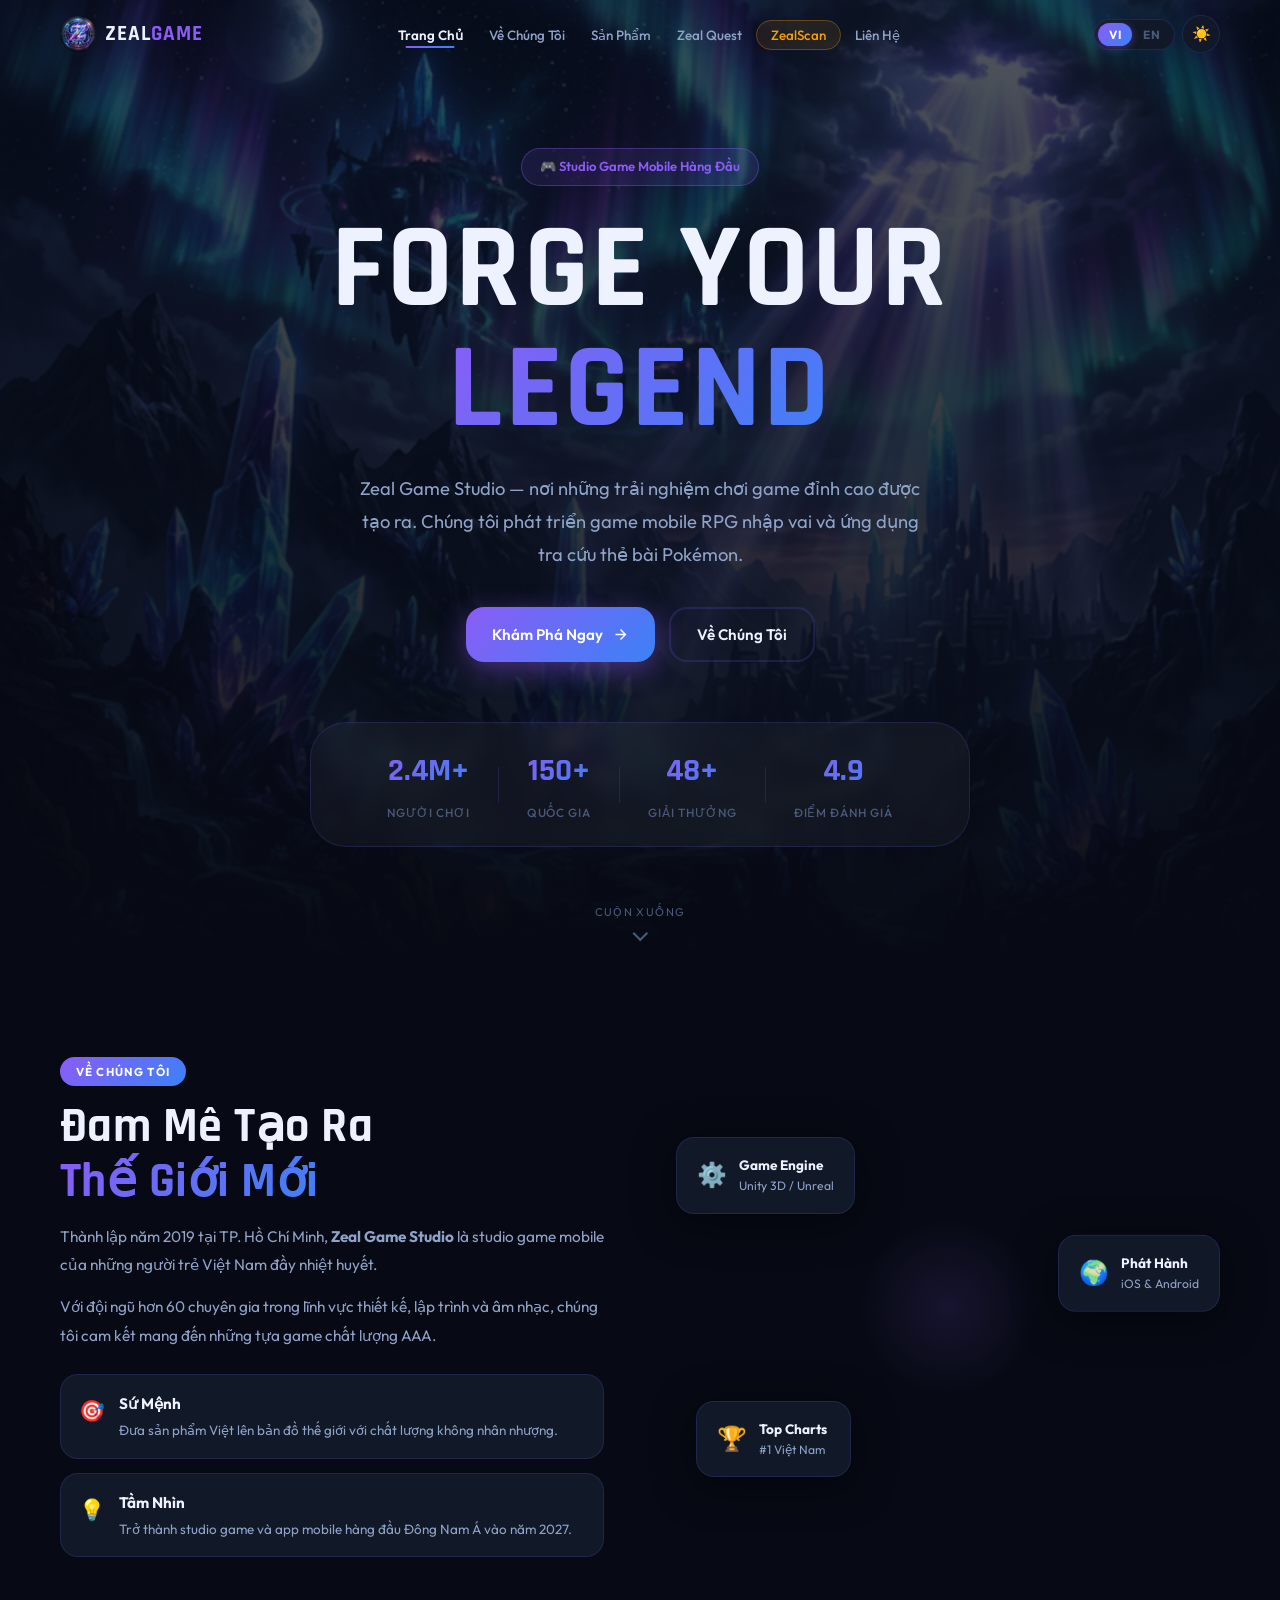
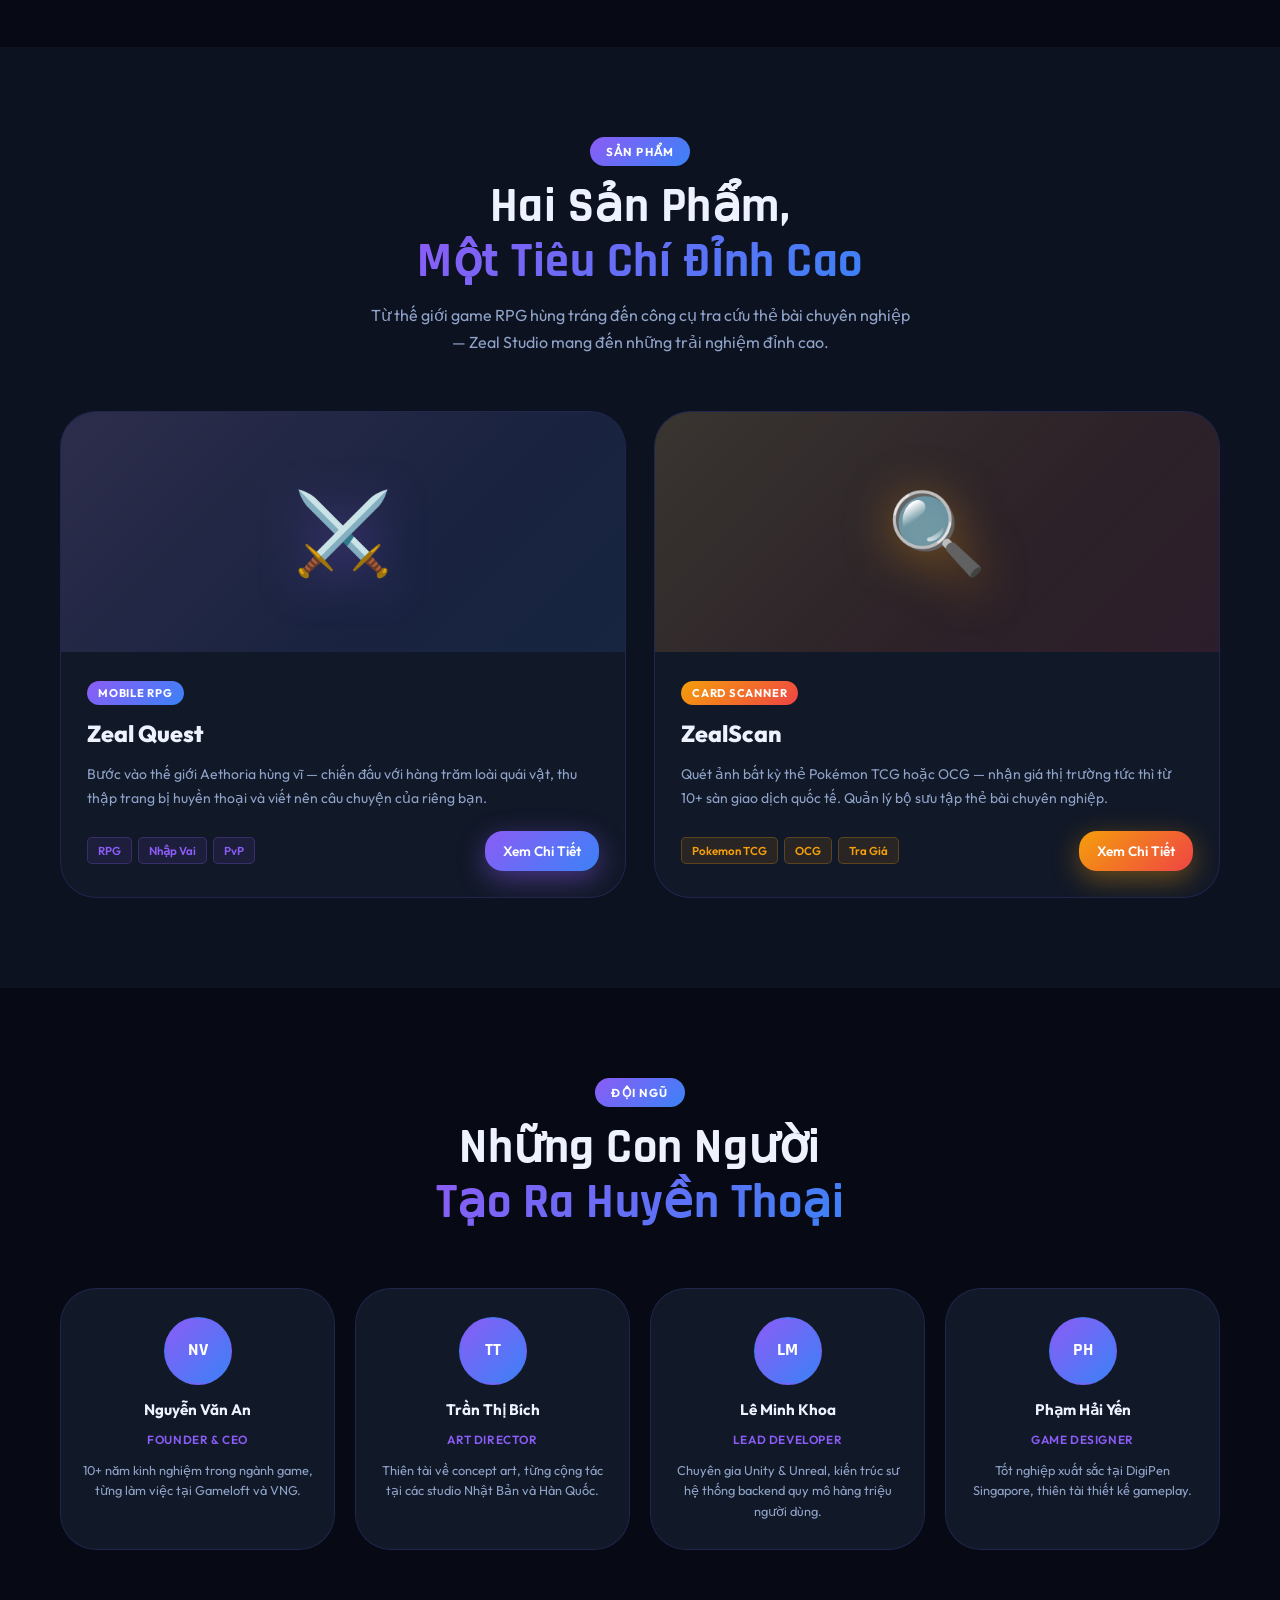
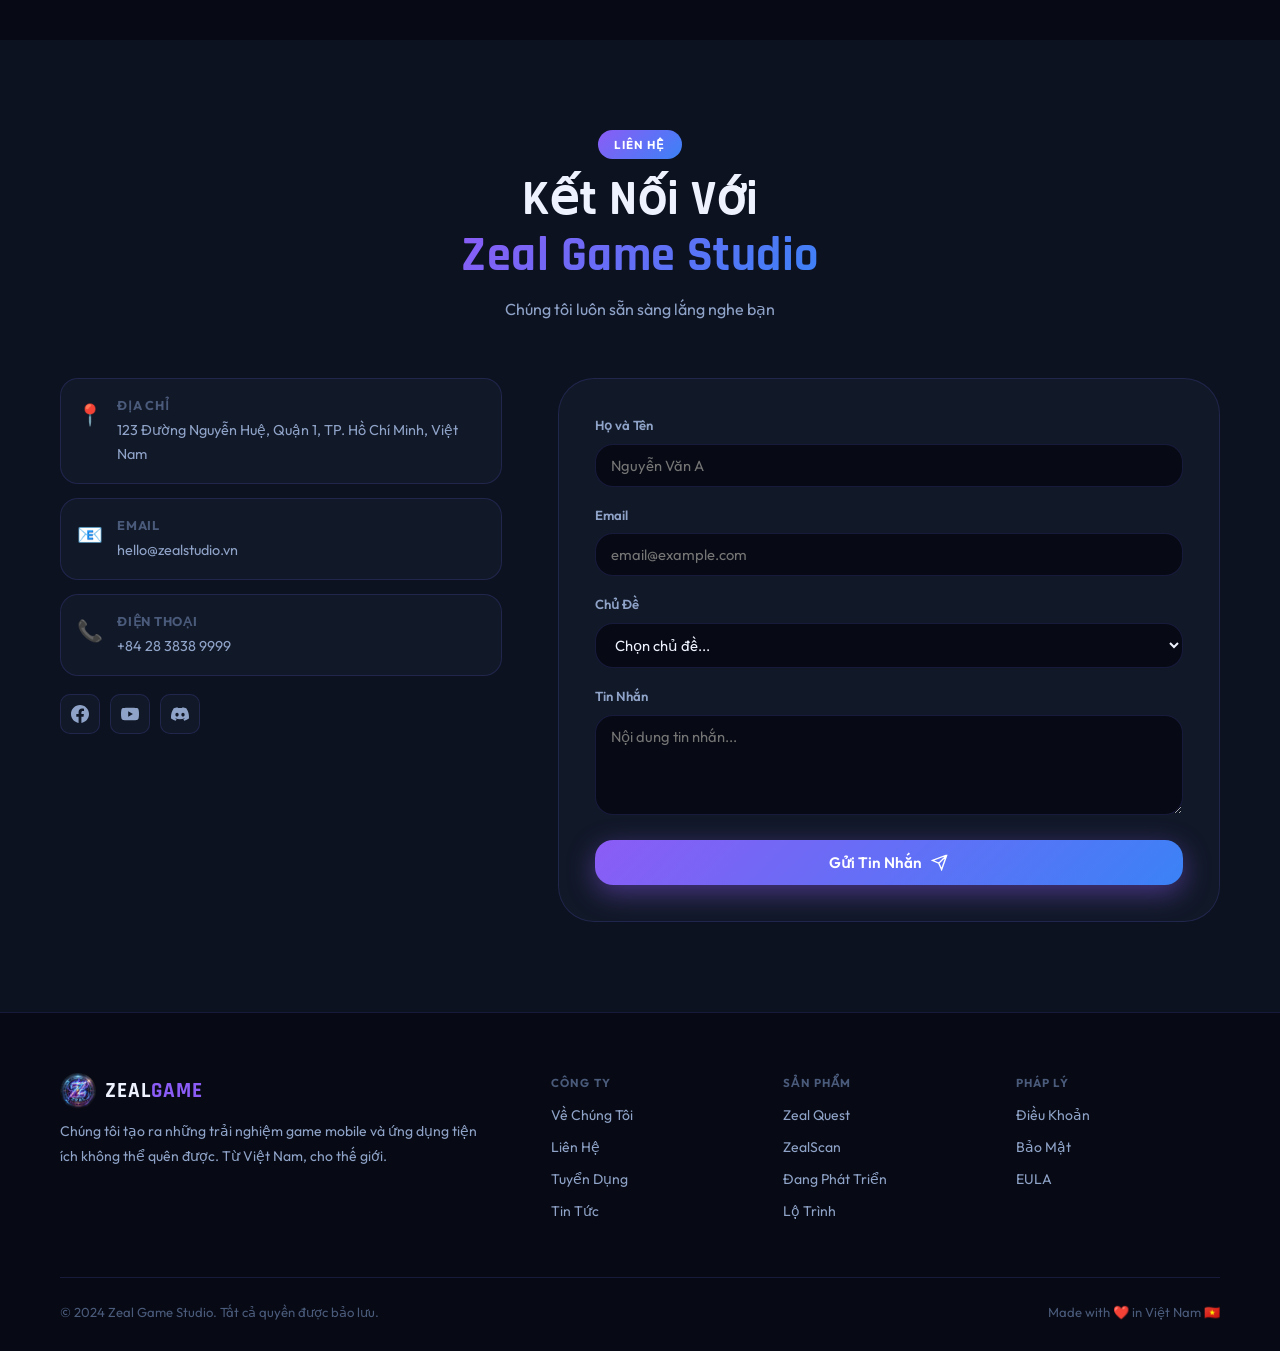
==== index.html @ f730510c "ok" ====
<!DOCTYPE html>
<html lang="vi" data-theme="dark">
<head>
  <meta charset="UTF-8" />
  <meta name="viewport" content="width=device-width, initial-scale=1.0" />
  <meta name="description" content="Zeal Game Studio – Studio game mobile hàng đầu Việt Nam. Khám phá Zeal Quest RPG và ZealScan tra cứu giá thẻ Pokémon." />
  <title>Zeal Game Studio – Forge Your Legend</title>
  <link rel="preconnect" href="https://fonts.googleapis.com" />
  <link rel="preconnect" href="https://fonts.gstatic.com" crossorigin />
  <link href="https://fonts.googleapis.com/css2?family=Outfit:wght@300;400;500;600;700;800;900&family=Rajdhani:wght@500;600;700&display=swap" rel="stylesheet" />
  <link rel="stylesheet" href="css/shared.css" />
  <link rel="stylesheet" href="css/index.css" />
</head>
<body>

<!-- ══ NAVBAR ══════════════════════════════════════════ -->
<nav class="navbar" id="navbar">
  <div class="nav-c">
    <a href="index.html" class="nav-logo">
      <img src="assets/zeal_logo.png" alt="Zeal Game Studio" class="logo-img" />
      <span class="logo-txt">ZEAL<span class="logo-acc">GAME</span></span>
    </a>
    <ul class="nav-links" id="navLinks">
      <li><a href="#home"     class="nav-link active" data-k="nav_home">Trang Chủ</a></li>
      <li><a href="#about"    class="nav-link" data-k="nav_about">Về Chúng Tôi</a></li>
      <li><a href="#products" class="nav-link" data-k="nav_products">Sản Phẩm</a></li>
      <li><a href="pages/zeal-quest.html" class="nav-link" data-k="nav_zealquest">Zeal Quest</a></li>
      <li><a href="pages/zealscan.html" class="nav-link nav-zs" data-k="nav_zealscan">ZealScan</a></li>
      <li><a href="#contact"  class="nav-link" data-k="nav_contact">Liên Hệ</a></li>
    </ul>
    <div class="nav-acts">
      <div class="lang-tog">
        <button class="lang-btn on" data-lang="vi">VI</button>
        <button class="lang-btn"    data-lang="en">EN</button>
      </div>
      <button class="theme-tog" id="themeBtn" aria-label="Toggle theme">
        <span class="t-icon sun">☀️</span>
        <span class="t-icon moon">🌙</span>
      </button>
      <button class="burger" id="burger" aria-label="Menu">
        <span></span><span></span><span></span>
      </button>
    </div>
  </div>
</nav>

<!-- ══ HERO ════════════════════════════════════════════ -->
<section class="hero" id="home">
  <div class="hero-bg">
    <img src="assets/hero_bg.png" alt="Hero" loading="eager" />
    <div class="hero-ov"></div>
  </div>
  <div class="hero-ptk" id="ptk"></div>
  <div class="hero-inner">
    <div class="hero-badge" data-k="hero_badge">🎮 Studio Game Mobile Hàng Đầu</div>
    <h1 class="hero-h1">
      <span data-k="hero_h1_a">FORGE YOUR</span><br/>
      <span class="grad" data-k="hero_h1_b">LEGEND</span>
    </h1>
    <p class="hero-sub" data-k="hero_sub">Zeal Game Studio — nơi những trải nghiệm chơi game đỉnh cao được tạo ra.</p>
    <div class="hero-ctas">
      <a href="#products" class="btn btn-p">
        <span data-k="hero_cta1">Khám Phá Ngay</span>
        <svg viewBox="0 0 24 24" fill="none" stroke="currentColor" stroke-width="2"><path d="M5 12h14M12 5l7 7-7 7"/></svg>
      </a>
      <a href="#about" class="btn btn-out" data-k="hero_cta2">Về Chúng Tôi</a>
    </div>
    <div class="stats-bar">
      <div class="stat"><span class="stat-n" data-t="2400000">0</span><span class="stat-l" data-k="stat_players">Người Chơi</span></div>
      <div class="stat-div"></div>
      <div class="stat"><span class="stat-n" data-t="150">0</span><span class="stat-l" data-k="stat_countries">Quốc Gia</span></div>
      <div class="stat-div"></div>
      <div class="stat"><span class="stat-n" data-t="48">0</span><span class="stat-l" data-k="stat_awards">Giải Thưởng</span></div>
      <div class="stat-div"></div>
      <div class="stat"><span class="stat-n" data-t="4.9">0</span><span class="stat-l" data-k="stat_rating">Điểm Đánh Giá</span></div>
    </div>
  </div>
  <div class="scroll-hint">
    <span data-k="scroll_hint">Cuộn Xuống</span>
    <div class="scroll-arr"></div>
  </div>
</section>

<!-- ══ ABOUT ═══════════════════════════════════════════ -->
<section class="section" id="about">
  <div class="container">
    <div class="about-wrap">
      <div>
        <span class="chip" data-k="about_chip">Về Chúng Tôi</span>
        <h2 class="title"><span data-k="about_t1">Đam Mê Tạo Ra</span><br/><span class="grad" data-k="about_t2">Thế Giới Mới</span></h2>
        <p class="about-desc" data-k="about_d1">Thành lập năm 2019 tại TP. Hồ Chí Minh, <strong>Zeal Game Studio</strong> là studio game mobile của những người trẻ Việt Nam đầy nhiệt huyết.</p>
        <p class="about-desc" data-k="about_d2">Với đội ngũ hơn 60 chuyên gia trong lĩnh vực thiết kế, lập trình và âm nhạc, chúng tôi cam kết mang đến những tựa game chất lượng AAA.</p>
        <div class="pillars">
          <div class="pillar"><div class="pillar-icon">🎯</div><div><strong data-k="p1_t">Sứ Mệnh</strong><p data-k="p1_d">Đưa sản phẩm Việt lên bản đồ thế giới với chất lượng không nhân nhượng.</p></div></div>
          <div class="pillar"><div class="pillar-icon">💡</div><div><strong data-k="p2_t">Tầm Nhìn</strong><p data-k="p2_d">Trở thành studio game và app mobile hàng đầu Đông Nam Á vào năm 2027.</p></div></div>
        </div>
      </div>
      <div class="float-cards">
        <div class="fc fc1"><div class="fc-ico">⚙️</div><div><strong data-k="fc1_t">Game Engine</strong><span>Unity 3D / Unreal</span></div></div>
        <div class="fc fc2"><div class="fc-ico">🌍</div><div><strong data-k="fc2_t">Phát Hành</strong><span>iOS &amp; Android</span></div></div>
        <div class="fc fc3"><div class="fc-ico">🏆</div><div><strong data-k="fc3_t">Top Charts</strong><span>#1 Việt Nam</span></div></div>
        <div class="fc-orb"></div>
      </div>
    </div>
  </div>
</section>

<!-- ══ PRODUCTS ═════════════════════════════════════════ -->
<section class="section" id="products" style="background:var(--bg2)">
  <div class="container">
    <div class="sec-head">
      <span class="chip" data-k="prod_chip">Sản Phẩm</span>
      <h2 class="title"><span data-k="prod_t1">Hai Sản Phẩm,</span><br/><span class="grad" data-k="prod_t2">Một Tiêu Chí Đỉnh Cao</span></h2>
      <p class="desc" data-k="prod_desc">Từ thế giới game RPG hùng tráng đến công cụ tra cứu thẻ bài chuyên nghiệp.</p>
    </div>
    <div class="products-wrap">
      <!-- Zeal Quest -->
      <div class="pcard" data-app="Zeal Quest">
        <div class="pcard-top">
          <div class="pcard-emoji">⚔️</div>
          <div class="pcard-shine"></div>
        </div>
        <div class="pcard-body">
          <span class="pbadge" data-k="zq_badge">Mobile RPG</span>
          <h3 data-k="zq_t">Zeal Quest</h3>
          <p data-k="zq_desc">Bước vào thế giới Aethoria hùng vĩ — chiến đấu với hàng trăm loài quái vật, thu thập trang bị huyền thoại và viết nên câu chuyện của riêng bạn.</p>
          <div class="pcard-foot">
            <div class="ptags">
              <span class="ptag" data-k="zq_t1">RPG</span>
              <span class="ptag" data-k="zq_t2">Nhập Vai</span>
              <span class="ptag" data-k="zq_t3">PvP</span>
            </div>
            <a href="pages/zeal-quest.html" class="btn btn-p btn-sm" data-k="zq_cta">Xem Chi Tiết</a>
          </div>
        </div>
      </div>
      <!-- ZealScan -->
      <div class="pcard gold" data-app="ZealScan">
        <div class="pcard-top">
          <div class="pcard-emoji">🔍</div>
          <div class="pcard-shine"></div>
        </div>
        <div class="pcard-body">
          <span class="pbadge" data-k="zs_badge">Card Scanner</span>
          <h3 data-k="zs_t">ZealScan</h3>
          <p data-k="zs_desc">Quét ảnh bất kỳ thẻ Pokémon TCG hoặc OCG — nhận giá thị trường tức thì từ 10+ sàn giao dịch quốc tế. Quản lý bộ sưu tập thẻ bài chuyên nghiệp.</p>
          <div class="pcard-foot">
            <div class="ptags">
              <span class="ptag" data-k="zs_t1">Pokemon TCG</span>
              <span class="ptag" data-k="zs_t2">OCG</span>
              <span class="ptag" data-k="zs_t3">Tra Giá</span>
            </div>
            <a href="pages/zealscan.html" class="btn btn-g btn-sm" data-k="zs_cta">Xem Chi Tiết</a>
          </div>
        </div>
      </div>
    </div>
  </div>
</section>

<!-- ══ TEAM ════════════════════════════════════════════ -->
<section class="section" id="team">
  <div class="container">
    <div class="sec-head">
      <span class="chip" data-k="team_chip">Đội Ngũ</span>
      <h2 class="title"><span data-k="team_t1">Những Con Người</span><br/><span class="grad" data-k="team_t2">Tạo Ra Huyền Thoại</span></h2>
    </div>
    <div class="team-grid">
      <div class="tcard fade-up" data-d="0"><div class="t-av">NV</div><h4>Nguyễn Văn An</h4><span class="t-role" data-k="role_ceo">Founder &amp; CEO</span><p>10+ năm kinh nghiệm trong ngành game, từng làm việc tại Gameloft và VNG.</p></div>
      <div class="tcard fade-up" data-d="100"><div class="t-av">TT</div><h4>Trần Thị Bích</h4><span class="t-role" data-k="role_art">Art Director</span><p>Thiên tài về concept art, từng cộng tác tại các studio Nhật Bản và Hàn Quốc.</p></div>
      <div class="tcard fade-up" data-d="200"><div class="t-av">LM</div><h4>Lê Minh Khoa</h4><span class="t-role" data-k="role_dev">Lead Developer</span><p>Chuyên gia Unity &amp; Unreal, kiến trúc sư hệ thống backend quy mô hàng triệu người dùng.</p></div>
      <div class="tcard fade-up" data-d="300"><div class="t-av">PH</div><h4>Phạm Hải Yến</h4><span class="t-role" data-k="role_design">Game Designer</span><p>Tốt nghiệp xuất sắc tại DigiPen Singapore, thiên tài thiết kế gameplay.</p></div>
    </div>
  </div>
</section>

<!-- ══ CONTACT ════════════════════════════════════════ -->
<section class="section" id="contact" style="background:var(--bg2)">
  <div class="container">
    <div class="sec-head">
      <span class="chip" data-k="contact_chip">Liên Hệ</span>
      <h2 class="title"><span data-k="contact_t1">Kết Nối Với</span><br/><span class="grad" data-k="contact_t2">Zeal Game Studio</span></h2>
      <p class="desc" data-k="contact_desc">Chúng tôi luôn sẵn sàng lắng nghe bạn</p>
    </div>
    <div class="contact-wrap">
      <div class="contact-info">
        <div class="ci-item"><div class="ci-icon">📍</div><div><strong data-k="ci_addr">Địa Chỉ</strong><p>123 Đường Nguyễn Huệ, Quận 1, TP. Hồ Chí Minh, Việt Nam</p></div></div>
        <div class="ci-item"><div class="ci-icon">📧</div><div><strong data-k="ci_email">Email</strong><p>hello@zealstudio.vn</p></div></div>
        <div class="ci-item"><div class="ci-icon">📞</div><div><strong data-k="ci_phone">Điện Thoại</strong><p>+84 28 3838 9999</p></div></div>
        <div class="socials">
          <a href="#" class="soc-btn" aria-label="Facebook"><svg fill="currentColor" viewBox="0 0 24 24"><path d="M24 12.073c0-6.627-5.373-12-12-12s-12 5.373-12 12c0 5.99 4.388 10.954 10.125 11.854v-8.385H7.078v-3.47h3.047V9.43c0-3.007 1.792-4.669 4.533-4.669 1.312 0 2.686.235 2.686.235v2.953H15.83c-1.491 0-1.956.925-1.956 1.874v2.25h3.328l-.532 3.47h-2.796v8.385C19.612 23.027 24 18.062 24 12.073z"/></svg></a>
          <a href="#" class="soc-btn" aria-label="YouTube"><svg fill="currentColor" viewBox="0 0 24 24"><path d="M23.495 6.205a3.007 3.007 0 00-2.088-2.088c-1.87-.501-9.396-.501-9.396-.501s-7.507-.01-9.396.501A3.007 3.007 0 00.527 6.205a31.247 31.247 0 00-.522 5.805 31.247 31.247 0 00.522 5.783 3.007 3.007 0 002.088 2.088c1.868.502 9.396.502 9.396.502s7.506 0 9.396-.502a3.007 3.007 0 002.088-2.088 31.247 31.247 0 00.5-5.783 31.247 31.247 0 00-.5-5.805zM9.609 15.601V8.408l6.264 3.602z"/></svg></a>
          <a href="#" class="soc-btn" aria-label="Discord"><svg fill="currentColor" viewBox="0 0 24 24"><path d="M20.317 4.37a19.791 19.791 0 00-4.885-1.515.074.074 0 00-.079.037c-.21.375-.444.864-.608 1.25a18.27 18.27 0 00-5.487 0 12.64 12.64 0 00-.617-1.25.077.077 0 00-.079-.037A19.736 19.736 0 003.677 4.37a.07.07 0 00-.032.027C.533 9.046-.32 13.58.099 18.057.1 18.079.11 18.1.127 18.115a19.9 19.9 0 005.993 3.03.078.078 0 00.084-.028 14.09 14.09 0 001.226-1.994.076.076 0 00-.041-.106 13.107 13.107 0 01-1.872-.892.077.077 0 01-.008-.128 10.2 10.2 0 00.372-.292.074.074 0 01.077-.01c3.928 1.793 8.18 1.793 12.062 0a.074.074 0 01.078.01c.12.098.246.198.373.292a.077.077 0 01-.006.127 12.299 12.299 0 01-1.873.892.077.077 0 00-.041.107c.36.698.772 1.362 1.225 1.993a.076.076 0 00.084.028 19.839 19.839 0 006.002-3.03.077.077 0 00.032-.054c.5-5.177-.838-9.674-3.549-13.66a.061.061 0 00-.031-.03zM8.02 15.33c-1.183 0-2.157-1.085-2.157-2.419 0-1.333.956-2.419 2.157-2.419 1.21 0 2.176 1.096 2.157 2.42 0 1.333-.956 2.418-2.157 2.418zm7.975 0c-1.183 0-2.157-1.085-2.157-2.419 0-1.333.955-2.419 2.157-2.419 1.21 0 2.176 1.096 2.157 2.42 0 1.333-.946 2.418-2.157 2.418z"/></svg></a>
        </div>
      </div>
      <form class="cf" id="contactForm">
        <div class="cf-field"><label data-k="f_name">Họ và Tên</label><input type="text" data-kph="f_name_ph" placeholder="Nguyễn Văn A" required /></div>
        <div class="cf-field"><label data-k="f_email">Email</label><input type="email" data-kph="f_email_ph" placeholder="email@example.com" required /></div>
        <div class="cf-field">
          <label data-k="f_subj">Chủ Đề</label>
          <select>
            <option data-k="f_subj_ph">Chọn chủ đề...</option>
            <option data-k="f_o1">Hợp Tác</option>
            <option data-k="f_o2">Truyền Thông / Báo Chí</option>
            <option data-k="f_o3">Hỗ Trợ Game</option>
            <option data-k="f_o4">ZealScan Support</option>
            <option data-k="f_o5">Tuyển Dụng</option>
            <option data-k="f_o6">Khác</option>
          </select>
        </div>
        <div class="cf-field"><label data-k="f_msg">Tin Nhắn</label><textarea rows="4" data-kph="f_msg_ph" placeholder="Nội dung tin nhắn..." required></textarea></div>
        <button type="submit" class="btn btn-p" id="submitBtn" style="width:100%;justify-content:center">
          <span data-k="f_submit">Gửi Tin Nhắn</span>
          <svg viewBox="0 0 24 24" fill="none" stroke="currentColor" stroke-width="2" width="17" height="17"><path d="M22 2L11 13M22 2L15 22l-4-9-9-4 19-7z"/></svg>
        </button>
      </form>
    </div>
  </div>
</section>

<!-- ══ FOOTER ════════════════════════════════════════ -->
<footer class="footer">
  <div class="container">
    <div class="footer-grid">
      <div class="footer-brand">
        <div class="nav-logo"><img src="assets/zeal_logo.png" alt="" class="logo-img"/><span class="logo-txt">ZEAL<span class="logo-acc">GAME</span></span></div>
        <p data-k="footer_desc">Chúng tôi tạo ra những trải nghiệm game mobile không thể quên được. Từ Việt Nam, cho thế giới.</p>
      </div>
      <div class="footer-cols">
        <div class="fcol">
          <h5 data-k="fc_co">Công Ty</h5>
          <a href="#about" data-k="f_about">Về Chúng Tôi</a>
          <a href="#contact" data-k="f_contact">Liên Hệ</a>
          <a href="#" data-k="f_careers">Tuyển Dụng</a>
          <a href="#" data-k="f_news">Tin Tức</a>
        </div>
        <div class="fcol">
          <h5 data-k="fc_prod">Sản Phẩm</h5>
          <a href="pages/zeal-quest.html" data-k="nav_zealquest">Zeal Quest</a>
          <a href="pages/zealscan.html" data-k="nav_zealscan">ZealScan</a>
          <a href="#" data-k="f_indev">Đang Phát Triển</a>
          <a href="#" data-k="f_road">Lộ Trình</a>
        </div>
        <div class="fcol">
          <h5 data-k="fc_legal">Pháp Lý</h5>
          <a href="#" data-k="f_terms">Điều Khoản</a>
          <a href="#" data-k="f_privacy">Bảo Mật</a>
          <a href="#" data-k="f_eula">EULA</a>
        </div>
      </div>
    </div>
    <div class="footer-btm">
      <span data-k="footer_cr">© 2024 Zeal Game Studio. Tất cả quyền được bảo lưu.</span>
      <span data-k="footer_made">Made with ❤️ in Việt Nam 🇻🇳</span>
    </div>
  </div>
</footer>

<div class="toast" id="toast"><span class="t-icon"></span><span class="toast-msg" id="toastMsg"></span></div>

<script src="js/shared.js"></script>
</body>
</html>
---- css/shared.css ----
/* =====================================================
   ZEAL GAME STUDIO — SHARED STYLES v2
   ===================================================== */
@import url('https://fonts.googleapis.com/css2?family=Outfit:wght@300;400;500;600;700;800;900&family=Rajdhani:wght@500;600;700&display=swap');

/* ─── TOKENS ─────────────────────────────────────── */
:root {
  --font:    'Outfit', sans-serif;
  --display: 'Rajdhani', sans-serif;
  --r-sm: 10px; --r-md: 18px; --r-lg: 26px; --r-xl: 36px; --r-full: 9999px;
  --ease: cubic-bezier(0.4,0,0.2,1);
  --t: 0.3s var(--ease);
  --nav-h: 68px;
}

/* ─── DARK ───────────────────────────────────────── */
[data-theme="dark"] {
  --bg:          #070a14;
  --bg2:         #0d1221;
  --card:        #111827;
  --card2:       #1a2437;
  --border:      rgba(99,102,241,.18);
  --border2:     rgba(99,102,241,.45);
  --t1:          #eef2ff;
  --t2:          #8fa3c8;
  --t3:          #4a5a7a;
  --pu:          #8b5cf6;
  --bl:          #3b82f6;
  --cy:          #06b6d4;
  --or:          #f97316;
  --pk:          #ec4899;
  --go:          #f59e0b;
  --gp:  linear-gradient(135deg,#8b5cf6,#3b82f6);
  --gf:  linear-gradient(135deg,#f97316,#ec4899);
  --gg:  linear-gradient(135deg,#f59e0b,#ef4444);
  --nav-bg: rgba(7,10,20,.88);
  --sh-card: 0 8px 40px rgba(0,0,0,.5);
  --sh-btn:  0 8px 28px rgba(139,92,246,.45);
  --sh-gold: 0 8px 28px rgba(245,158,11,.4);
}
/* ─── LIGHT ──────────────────────────────────────── */
[data-theme="light"] {
  --bg:    #f0f4ff;
  --bg2:   #ffffff;
  --card:  #ffffff;
  --card2: #f5f0ff;
  --border:  rgba(99,102,241,.18);
  --border2: rgba(99,102,241,.5);
  --t1:  #0a0f1e;
  --t2:  #3d4f70;
  --t3:  #7a8aaa;
  --pu:  #7c3aed;
  --bl:  #2563eb;
  --cy:  #0891b2;
  --or:  #ea580c;
  --pk:  #db2777;
  --go:  #d97706;
  --gp:  linear-gradient(135deg,#7c3aed,#2563eb);
  --gf:  linear-gradient(135deg,#ea580c,#db2777);
  --gg:  linear-gradient(135deg,#d97706,#dc2626);
  --nav-bg: rgba(240,244,255,.9);
  --sh-card: 0 8px 40px rgba(99,102,241,.1);
  --sh-btn:  0 8px 28px rgba(124,58,237,.35);
  --sh-gold: 0 8px 28px rgba(217,119,6,.35);
}

/* ─── RESET ──────────────────────────────────────── */
*,*::before,*::after{box-sizing:border-box;margin:0;padding:0}
html{scroll-behavior:smooth;scroll-padding-top:var(--nav-h)}
body{font-family:var(--font);background:var(--bg);color:var(--t1);line-height:1.65;overflow-x:hidden;transition:background .3s,color .3s}
img{max-width:100%;display:block}
a{text-decoration:none;color:inherit}
button{cursor:pointer;font-family:var(--font);border:none;background:none}
ul{list-style:none}

/* ─── LAYOUT ─────────────────────────────────────── */
.container{max-width:1200px;margin:0 auto;padding:0 20px}
.section{padding:90px 0}
@media(max-width:768px){.section{padding:64px 0}}

/* ─── TYPOGRAPHY ─────────────────────────────────── */
.grad{background:var(--gp);-webkit-background-clip:text;-webkit-text-fill-color:transparent;background-clip:text}
.grad-gold{background:var(--gg);-webkit-background-clip:text;-webkit-text-fill-color:transparent;background-clip:text}
.chip{display:inline-block;padding:5px 16px;border-radius:var(--r-full);font-size:.72rem;font-weight:700;letter-spacing:.1em;text-transform:uppercase;background:var(--gp);color:#fff;margin-bottom:14px}
.chip-gold{background:var(--gg)}
.title{font-family:var(--display);font-size:clamp(1.9rem,4.5vw,3rem);font-weight:700;line-height:1.15;letter-spacing:.01em;margin-bottom:12px}
.sec-head{text-align:center;margin-bottom:56px}
.sec-head .desc{font-size:1rem;color:var(--t2);max-width:540px;margin:8px auto 0}

/* ─── BUTTONS ────────────────────────────────────── */
.btn{display:inline-flex;align-items:center;gap:9px;padding:13px 26px;border-radius:var(--r-md);font-size:.95rem;font-weight:600;transition:var(--t);border:none;cursor:pointer;white-space:nowrap}
.btn svg{width:17px;height:17px;flex-shrink:0}
.btn-p{background:var(--gp);color:#fff;box-shadow:var(--sh-btn)}
.btn-p:hover{transform:translateY(-3px);box-shadow:0 16px 40px rgba(139,92,246,.55)}
.btn-g{background:var(--gg);color:#fff;box-shadow:var(--sh-gold)}
.btn-g:hover{transform:translateY(-3px);box-shadow:0 16px 40px rgba(245,158,11,.55)}
.btn-out{background:transparent;color:var(--t1);border:2px solid var(--border)}
.btn-out:hover{border-color:var(--pu);background:rgba(139,92,246,.08);transform:translateY(-2px)}
.btn-sm{padding:9px 18px;font-size:.85rem}
@media(max-width:480px){.btn{padding:12px 20px;font-size:.9rem}}

/* ─── STORE BTNS ─────────────────────────────────── */
.store-row{display:flex;gap:12px;flex-wrap:wrap}
.store-btn{display:flex;align-items:center;gap:11px;padding:11px 20px;border-radius:var(--r-md);border:2px solid var(--border);background:var(--card);color:var(--t1);transition:var(--t);min-width:158px}
.store-btn:hover{transform:translateY(-3px);box-shadow:var(--sh-btn)}
.store-btn svg{width:20px;height:20px;flex-shrink:0}
.s-label{display:block;font-size:.65rem;color:var(--t2);font-weight:400}
.s-name{display:block;font-size:.88rem;font-weight:700}
.store-btn-gold{border-color:rgba(245,158,11,.35)}
.store-btn-gold:hover{border-color:var(--go);box-shadow:var(--sh-gold)}

/* ─── NAVBAR ─────────────────────────────────────── */
.navbar{position:fixed;top:0;left:0;right:0;z-index:1000;transition:background .3s,box-shadow .3s}
.navbar.scrolled,.navbar.solid{background:var(--nav-bg);backdrop-filter:blur(20px);-webkit-backdrop-filter:blur(20px);box-shadow:0 1px 0 var(--border)}
.nav-c{max-width:1200px;margin:0 auto;padding:0 20px;height:var(--nav-h);display:flex;align-items:center;gap:20px}
.nav-logo{display:flex;align-items:center;gap:9px;flex-shrink:0}
.logo-img{width:36px;height:36px;object-fit:cover;border-radius:50%}
.logo-txt{font-family:var(--display);font-size:1.3rem;font-weight:700;letter-spacing:.05em}
.logo-acc{color:var(--pu)}

.nav-links{display:flex;align-items:center;gap:2px;margin:0 auto}
.nav-link{padding:7px 12px;border-radius:var(--r-sm);font-size:.84rem;font-weight:500;color:var(--t2);transition:var(--t);position:relative}
.nav-link::after{content:'';position:absolute;bottom:2px;left:50%;width:0;height:2px;background:var(--gp);border-radius:2px;transform:translateX(-50%);transition:width var(--t)}
.nav-link:hover{color:var(--t1)}
.nav-link:hover::after,.nav-link.active::after{width:55%}
.nav-link.active{color:var(--t1);font-weight:600}
.nav-zs{background:rgba(245,158,11,.1);border:1px solid rgba(245,158,11,.3);color:var(--go) !important;border-radius:var(--r-full) !important;padding:6px 14px !important}
.nav-zs:hover{background:rgba(245,158,11,.2) !important}
.nav-zs::after{display:none !important}

.nav-acts{display:flex;align-items:center;gap:7px}
.lang-tog{display:flex;background:var(--card);border:1px solid var(--border);border-radius:var(--r-full);padding:3px}
.lang-btn{padding:4px 11px;border-radius:var(--r-full);font-size:.74rem;font-weight:700;color:var(--t3);transition:var(--t);letter-spacing:.04em}
.lang-btn.on{background:var(--gp);color:#fff;box-shadow:0 2px 8px rgba(139,92,246,.4)}
.theme-tog{width:38px;height:38px;border-radius:50%;background:var(--card);border:1px solid var(--border);display:flex;align-items:center;justify-content:center;font-size:.95rem;transition:var(--t);position:relative;overflow:hidden}
.theme-tog:hover{border-color:var(--pu);box-shadow:0 0 14px rgba(139,92,246,.3);transform:scale(1.1)}
.t-icon{position:absolute;transition:var(--t);line-height:1}
[data-theme="dark"]  .sun {opacity:1;transform:rotate(0) scale(1)}
[data-theme="dark"]  .moon{opacity:0;transform:rotate(90deg) scale(0)}
[data-theme="light"] .sun {opacity:0;transform:rotate(-90deg) scale(0)}
[data-theme="light"] .moon{opacity:1;transform:rotate(0) scale(1)}

/* Hamburger */
.burger{display:none;flex-direction:column;gap:5px;padding:5px;background:var(--card);border:1px solid var(--border);border-radius:var(--r-sm)}
.burger span{width:22px;height:2px;background:var(--t1);border-radius:2px;transition:var(--t);display:block}
.burger.open span:nth-child(1){transform:rotate(45deg) translate(5px,5px)}
.burger.open span:nth-child(2){opacity:0;transform:scaleX(0)}
.burger.open span:nth-child(3){transform:rotate(-45deg) translate(5px,-5px)}

/* Mobile nav */
@media(max-width:900px){
  .burger{display:flex}
  .nav-links{
    position:fixed;top:var(--nav-h);left:0;right:0;bottom:0;
    background:var(--nav-bg);backdrop-filter:blur(20px);
    flex-direction:column;justify-content:flex-start;
    padding:20px;gap:6px;
    transform:translateX(100%);transition:transform var(--t);z-index:999;
    overflow-y:auto;
  }
  .nav-links.open{transform:translateX(0)}
  .nav-link{width:100%;padding:14px 16px;font-size:1rem;border-radius:var(--r-md)}
  .nav-link::after{display:none}
  .nav-link.active{background:rgba(139,92,246,.1)}
  .nav-zs{text-align:center}
}
@media(max-width:480px){.lang-tog{display:none}}

/* ─── FOOTER ─────────────────────────────────────── */
.footer{background:var(--bg);border-top:1px solid var(--border);padding:60px 0 28px}
.footer-grid{display:grid;grid-template-columns:1.3fr 2fr;gap:56px;margin-bottom:44px}
.footer-brand p{font-size:.875rem;color:var(--t2);line-height:1.8;margin-top:10px}
.footer-cols{display:grid;grid-template-columns:repeat(3,1fr);gap:28px}
.fcol h5{font-size:.72rem;font-weight:700;text-transform:uppercase;letter-spacing:.1em;color:var(--t3);margin-bottom:12px}
.fcol a{display:block;font-size:.875rem;color:var(--t2);transition:color var(--t);margin-bottom:9px}
.fcol a:hover{color:var(--pu)}
.footer-btm{padding-top:24px;border-top:1px solid var(--border);display:flex;justify-content:space-between;align-items:center;flex-wrap:wrap;gap:10px;font-size:.82rem;color:var(--t3)}
@media(max-width:768px){
  .footer-grid{grid-template-columns:1fr;gap:36px}
  .footer-cols{grid-template-columns:1fr 1fr}
}
@media(max-width:480px){.footer-btm{flex-direction:column;text-align:center}}

/* ─── PHONE MOCKUP ───────────────────────────────── */
.phone{width:260px;height:520px;background:var(--card);border-radius:40px;border:2px solid var(--border);position:relative;overflow:hidden;box-shadow:var(--sh-card),0 0 50px rgba(139,92,246,.1);flex-shrink:0}
.phone-notch{position:absolute;top:0;left:50%;transform:translateX(-50%);width:100px;height:24px;background:var(--card);border-radius:0 0 16px 16px;z-index:2;border-bottom:2px solid var(--border)}
.phone-screen{position:absolute;inset:0;overflow:hidden;border-radius:40px}
.phone-screen img{width:100%;height:100%;object-fit:cover;transition:opacity .5s;opacity:0}
.phone-screen img.on{opacity:1}
.phone-bar{position:absolute;bottom:8px;left:50%;transform:translateX(-50%);width:90px;height:4px;background:var(--border);border-radius:2px;z-index:3}
.phone-glow{position:absolute;bottom:-40px;left:50%;transform:translateX(-50%);width:180px;height:60px;border-radius:50%;background:radial-gradient(ellipse,rgba(139,92,246,.45) 0%,transparent 70%);pointer-events:none;animation:glow-pulse 3s ease infinite}
.phone-gold .phone-glow{background:radial-gradient(ellipse,rgba(245,158,11,.45) 0%,transparent 70%)}
.phone-gold{border-color:rgba(245,158,11,.3);box-shadow:var(--sh-card),0 0 50px rgba(245,158,11,.12)}

/* Thumb strip */
.thumb-strip{display:flex;gap:10px;margin-top:16px}
.thumb{width:60px;height:110px;border-radius:10px;object-fit:cover;cursor:pointer;border:2px solid var(--border);transition:var(--t);opacity:.55}
.thumb:hover{opacity:.85}
.thumb.on{opacity:1;border-color:var(--pu)}
.phone-gold .thumb.on{border-color:var(--go)}

/* ─── TOAST ──────────────────────────────────────── */
.toast{position:fixed;bottom:28px;right:24px;background:var(--card2);border:1px solid var(--border);border-radius:var(--r-md);padding:12px 20px;display:flex;align-items:center;gap:10px;box-shadow:var(--sh-card);z-index:9000;transform:translateY(120px);opacity:0;transition:var(--t);backdrop-filter:blur(12px);max-width:calc(100vw - 48px)}
.toast.show{transform:translateY(0);opacity:1}
.toast-msg{font-size:.88rem;font-weight:500}

/* ─── MOBILE STICKY DL BAR ───────────────────────── */
.dl-sticky{display:none;position:fixed;bottom:0;left:0;right:0;z-index:800;padding:12px 16px;background:var(--card);border-top:1px solid var(--border);backdrop-filter:blur(16px);gap:10px;align-items:center;justify-content:space-between}
.dl-sticky .app-name-sm{font-weight:700;font-size:.9rem}
.dl-sticky .app-sub-sm{font-size:.75rem;color:var(--t2)}
@media(max-width:600px){.dl-sticky{display:flex}}

/* ─── ANIMATIONS ─────────────────────────────────── */
@keyframes glow-pulse{0%,100%{opacity:.5;transform:translateX(-50%) scale(1)}50%{opacity:1;transform:translateX(-50%) scale(1.25)}}
@keyframes float{0%,100%{transform:translateY(0)}50%{transform:translateY(-12px)}}
@keyframes particle-up{0%{transform:translateY(100vh) scale(0);opacity:0}10%{opacity:1}90%{opacity:.8}100%{transform:translateY(-10vh) scale(1);opacity:0}}
@keyframes fadeup{from{opacity:0;transform:translateY(28px)}to{opacity:1;transform:translateY(0)}}
@keyframes fadein{from{opacity:0}to{opacity:1}}
@keyframes scroll-hint{0%,100%{transform:rotate(45deg) translateY(0);opacity:1}50%{transform:rotate(45deg) translateY(6px);opacity:.4}}

.fade-up{opacity:0;transform:translateY(28px);transition:opacity .6s var(--ease),transform .6s var(--ease)}
.fade-up.vis{opacity:1;transform:translateY(0)}
.particle{position:absolute;border-radius:50%;animation:particle-up linear infinite;opacity:0}
---- css/index.css ----
/* =====================================================
   INDEX PAGE STYLES
   ===================================================== */

/* ─── HERO ────────────────────────────────────────── */
.hero{min-height:100svh;display:flex;align-items:center;position:relative;overflow:hidden;padding-top:var(--nav-h)}
.hero-bg{position:absolute;inset:0}
.hero-bg img{width:100%;height:100%;object-fit:cover;opacity:.45}
.hero-ov{position:absolute;inset:0;background:linear-gradient(to bottom,rgba(7,10,20,.3) 0%,rgba(7,10,20,.65) 60%,rgba(7,10,20,1) 100%)}
[data-theme="light"] .hero-ov{background:linear-gradient(to bottom,rgba(240,244,255,.55) 0%,rgba(240,244,255,.8) 60%,rgba(240,244,255,1) 100%)}
.hero-ptk{position:absolute;inset:0;pointer-events:none;overflow:hidden}
.hero-inner{position:relative;z-index:2;max-width:1200px;margin:0 auto;padding:80px 20px 120px;text-align:center}
.hero-badge{display:inline-flex;align-items:center;gap:7px;padding:7px 18px;background:rgba(139,92,246,.12);border:1px solid rgba(139,92,246,.35);border-radius:var(--r-full);font-size:.82rem;font-weight:600;color:var(--pu);margin-bottom:24px;animation:fadeup .8s var(--ease) both}
.hero-h1{font-family:var(--display);font-size:clamp(3rem,10vw,7.5rem);font-weight:900;line-height:1;letter-spacing:.02em;text-transform:uppercase;margin-bottom:22px;animation:fadeup .8s var(--ease) .1s both}
.hero-sub{font-size:clamp(.95rem,2vw,1.15rem);color:var(--t2);max-width:580px;margin:0 auto 36px;line-height:1.8;animation:fadeup .8s var(--ease) .2s both}
.hero-ctas{display:flex;justify-content:center;gap:14px;flex-wrap:wrap;margin-bottom:60px;animation:fadeup .8s var(--ease) .3s both}
.stats-bar{display:flex;justify-content:center;align-items:center;background:rgba(255,255,255,.04);border:1px solid var(--border);border-radius:var(--r-xl);padding:22px 48px;backdrop-filter:blur(8px);animation:fadeup .8s var(--ease) .4s both;flex-wrap:wrap;gap:0}
[data-theme="light"] .stats-bar{background:rgba(255,255,255,.7)}
.stat{text-align:center;padding:0 28px}
.stat-n{display:block;font-family:var(--display);font-size:2rem;font-weight:700;background:var(--gp);-webkit-background-clip:text;-webkit-text-fill-color:transparent;background-clip:text}
.stat-l{font-size:.74rem;color:var(--t3);font-weight:500;text-transform:uppercase;letter-spacing:.08em}
.stat-div{width:1px;height:36px;background:var(--border);flex-shrink:0}
.scroll-hint{position:absolute;bottom:28px;left:50%;transform:translateX(-50%);display:flex;flex-direction:column;align-items:center;gap:7px;font-size:.7rem;color:var(--t3);text-transform:uppercase;letter-spacing:.12em;z-index:2}
.scroll-arr{width:11px;height:11px;border-right:2px solid var(--t3);border-bottom:2px solid var(--t3);transform:rotate(45deg);animation:scroll-hint 1.5s ease infinite}
@media(max-width:600px){
  .stats-bar{padding:16px 12px;border-radius:var(--r-lg)}
  .stat{padding:0 14px}
  .stat-n{font-size:1.6rem}
  .stat-div{display:none}
  .hero-ctas{flex-direction:column;align-items:center}
  .hero-ctas .btn{width:100%;justify-content:center;max-width:300px}
}

/* ─── ABOUT TEASER ────────────────────────────────── */
.about-wrap{display:grid;grid-template-columns:1fr 1fr;gap:72px;align-items:center}
.about-desc{font-size:.96rem;color:var(--t2);line-height:1.85;margin-bottom:14px}
.pillars{display:flex;flex-direction:column;gap:14px;margin-top:24px}
.pillar{display:flex;gap:14px;align-items:flex-start;padding:16px 18px;background:var(--card);border:1px solid var(--border);border-radius:var(--r-md);transition:var(--t)}
.pillar:hover{border-color:var(--border2);transform:translateX(4px)}
.pillar-icon{font-size:1.3rem;flex-shrink:0;margin-top:2px}
.pillar strong{display:block;font-weight:700;margin-bottom:3px;font-size:.95rem}
.pillar p{font-size:.84rem;color:var(--t2);margin:0}
.float-cards{position:relative;height:340px;display:flex;align-items:center;justify-content:center}
.fc{position:absolute;background:var(--card);border:1px solid var(--border);border-radius:var(--r-md);padding:16px 20px;display:flex;align-items:center;gap:12px;box-shadow:var(--sh-card);animation:float 3s ease-in-out infinite alternate}
.fc:nth-child(2){animation-delay:-.8s}
.fc:nth-child(3){animation-delay:-1.6s}
.fc1{top:0;left:0;min-width:170px}
.fc2{top:40%;right:0;transform:translateY(-50%);min-width:160px}
.fc3{bottom:0;left:20px;min-width:155px}
.fc-ico{font-size:1.5rem}
.fc strong{display:block;font-size:.85rem;font-weight:700}
.fc span{display:block;font-size:.76rem;color:var(--t2)}
.fc-orb{position:absolute;width:180px;height:180px;border-radius:50%;background:radial-gradient(ellipse,rgba(139,92,246,.12) 0%,transparent 70%)}
@media(max-width:900px){
  .about-wrap{grid-template-columns:1fr}
  .float-cards{height:240px}
  .fc1,.fc3{font-size:.85rem}
}

/* ─── PRODUCTS ────────────────────────────────────── */
.products-wrap{display:grid;grid-template-columns:1fr 1fr;gap:28px}
.pcard{position:relative;border-radius:var(--r-xl);overflow:hidden;background:var(--card);border:1px solid var(--border);transition:transform .4s var(--ease),box-shadow .4s var(--ease),border-color .35s}
.pcard:hover{transform:translateY(-10px);border-color:var(--pu);box-shadow:var(--sh-card),0 0 60px rgba(139,92,246,.18)}
.pcard.gold:hover{border-color:var(--go);box-shadow:var(--sh-card),0 0 60px rgba(245,158,11,.18)}
.pcard-top{height:240px;display:flex;align-items:center;justify-content:center;position:relative;overflow:hidden;background:linear-gradient(135deg,rgba(139,92,246,.12),rgba(59,130,246,.12))}
.pcard.gold .pcard-top{background:linear-gradient(135deg,rgba(245,158,11,.12),rgba(239,68,68,.12))}
.pcard-emoji{font-size:5rem;filter:drop-shadow(0 8px 24px rgba(139,92,246,.4))}
.pcard.gold .pcard-emoji{filter:drop-shadow(0 8px 24px rgba(245,158,11,.5))}
.pcard-shine{position:absolute;inset:0;background:linear-gradient(135deg,rgba(255,255,255,.06) 0%,transparent 60%);pointer-events:none}
.pcard-body{padding:26px}
.pbadge{display:inline-block;padding:3px 11px;border-radius:var(--r-full);font-size:.7rem;font-weight:700;letter-spacing:.07em;text-transform:uppercase;background:var(--gp);color:#fff;margin-bottom:10px}
.pcard.gold .pbadge{background:var(--gg)}
.pcard h3{font-size:1.45rem;font-weight:800;margin-bottom:8px}
.pcard p{font-size:.875rem;color:var(--t2);line-height:1.75;margin-bottom:20px}
.pcard-foot{display:flex;align-items:center;justify-content:space-between;flex-wrap:wrap;gap:10px}
.ptags{display:flex;gap:6px;flex-wrap:wrap}
.ptag{padding:3px 10px;border-radius:5px;font-size:.72rem;font-weight:600;background:rgba(139,92,246,.1);border:1px solid rgba(139,92,246,.25);color:var(--pu)}
.pcard.gold .ptag{background:rgba(245,158,11,.1);border-color:rgba(245,158,11,.25);color:var(--go)}
@media(max-width:768px){.products-wrap{grid-template-columns:1fr}}
@media(max-width:480px){.pcard-top{height:180px}.pcard-emoji{font-size:3.8rem}}

/* ─── TEAM ────────────────────────────────────────── */
.team-grid{display:grid;grid-template-columns:repeat(4,1fr);gap:20px}
.tcard{text-align:center;padding:28px 18px;background:var(--card);border:1px solid var(--border);border-radius:var(--r-xl);transition:var(--t)}
.tcard:hover{transform:translateY(-6px);border-color:var(--border2);box-shadow:var(--sh-card)}
.t-av{width:68px;height:68px;border-radius:50%;margin:0 auto 12px;overflow:hidden;border:2px solid var(--border);background:var(--gp);display:flex;align-items:center;justify-content:center;font-family:var(--display);font-size:1.1rem;font-weight:700;color:#fff}
.tcard h4{font-weight:700;font-size:.95rem;margin-bottom:3px}
.t-role{font-size:.74rem;color:var(--pu);font-weight:600;text-transform:uppercase;letter-spacing:.05em}
.tcard p{font-size:.8rem;color:var(--t2);margin-top:9px;line-height:1.6}
@media(max-width:900px){.team-grid{grid-template-columns:1fr 1fr}}
@media(max-width:480px){.team-grid{grid-template-columns:1fr 1fr;gap:12px}.tcard{padding:20px 12px}}

/* ─── CONTACT ─────────────────────────────────────── */
.contact-wrap{display:grid;grid-template-columns:1fr 1.5fr;gap:56px;align-items:start}
.contact-info .ci-item{display:flex;gap:14px;align-items:flex-start;padding:16px;background:var(--card);border:1px solid var(--border);border-radius:var(--r-md);margin-bottom:14px;transition:var(--t)}
.contact-info .ci-item:hover{border-color:var(--border2);transform:translateX(3px)}
.ci-icon{font-size:1.3rem;flex-shrink:0;margin-top:2px}
.ci-item strong{display:block;font-size:.8rem;font-weight:700;text-transform:uppercase;letter-spacing:.06em;color:var(--t3);margin-bottom:3px}
.ci-item p{font-size:.9rem;color:var(--t2);margin:0}
.socials{display:flex;gap:10px;margin-top:18px}
.soc-btn{width:40px;height:40px;border-radius:var(--r-sm);background:var(--card);border:1px solid var(--border);display:flex;align-items:center;justify-content:center;transition:var(--t);color:var(--t2)}
.soc-btn:hover{border-color:var(--pu);color:var(--pu);background:rgba(139,92,246,.08);transform:translateY(-2px)}
.soc-btn svg{width:18px;height:18px}

.cf{display:flex;flex-direction:column;gap:18px;background:var(--card);border:1px solid var(--border);border-radius:var(--r-xl);padding:36px}
.cf-field label{display:block;font-size:.82rem;font-weight:600;margin-bottom:7px;color:var(--t2)}
.cf-field input,.cf-field select,.cf-field textarea{width:100%;padding:11px 15px;background:var(--bg);border:1.5px solid var(--border);border-radius:var(--r-md);color:var(--t1);font-size:.92rem;font-family:var(--font);transition:border-color .25s;outline:none;resize:vertical}
.cf-field input:focus,.cf-field select:focus,.cf-field textarea:focus{border-color:var(--pu)}
.cf-field select{cursor:pointer}
@media(max-width:860px){
  .contact-wrap{grid-template-columns:1fr}
}
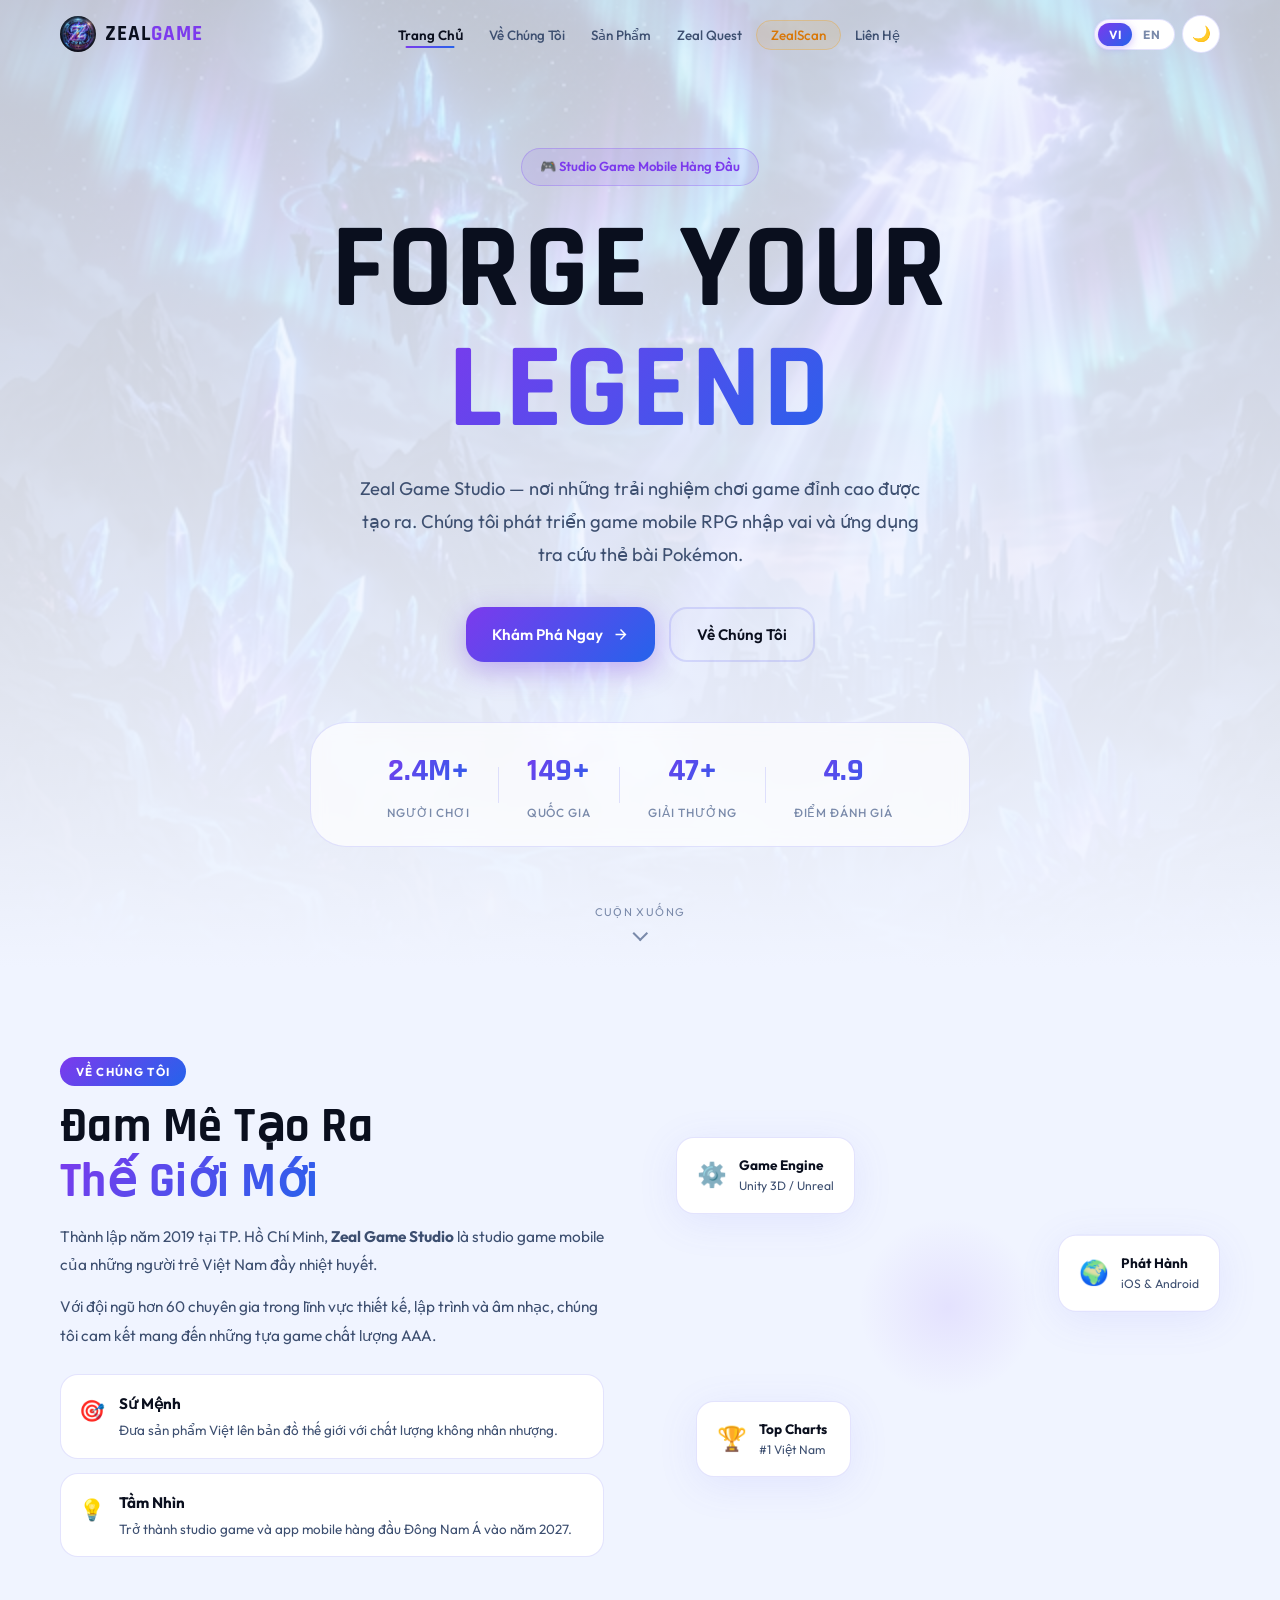
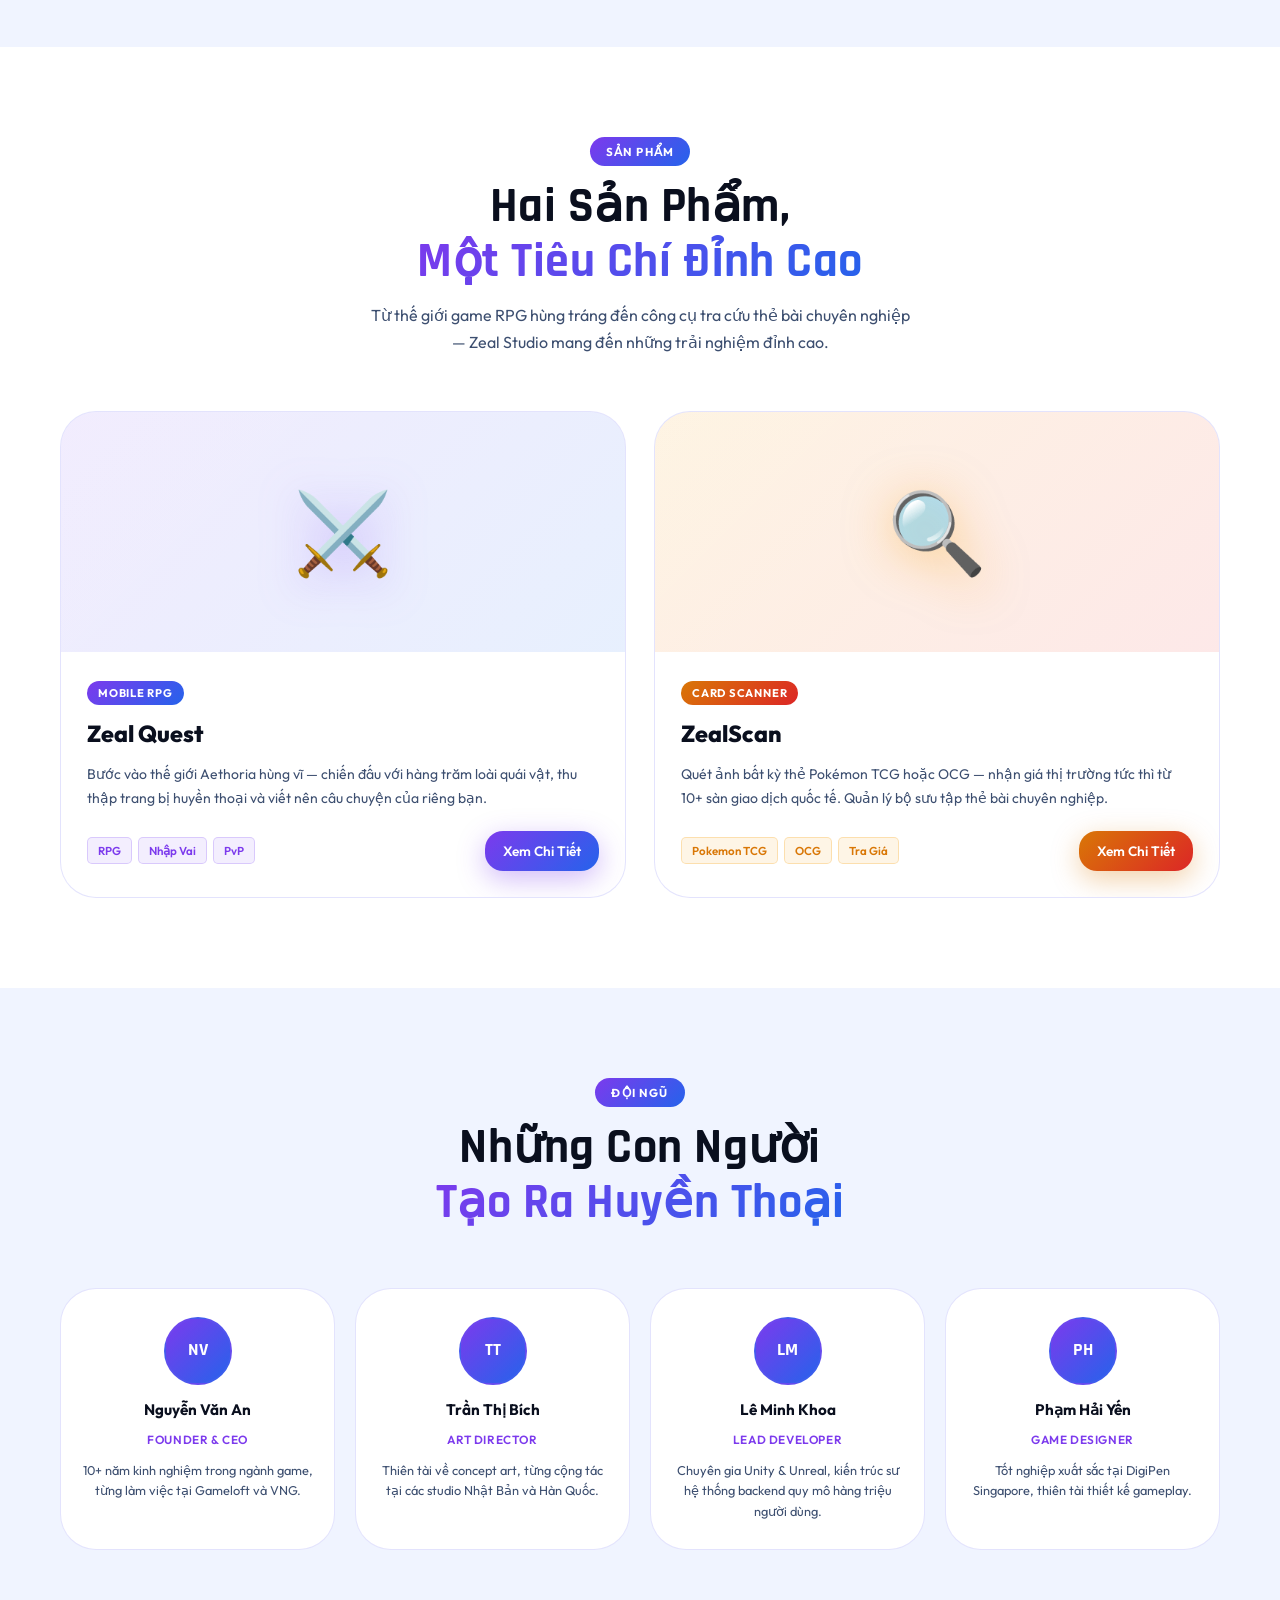
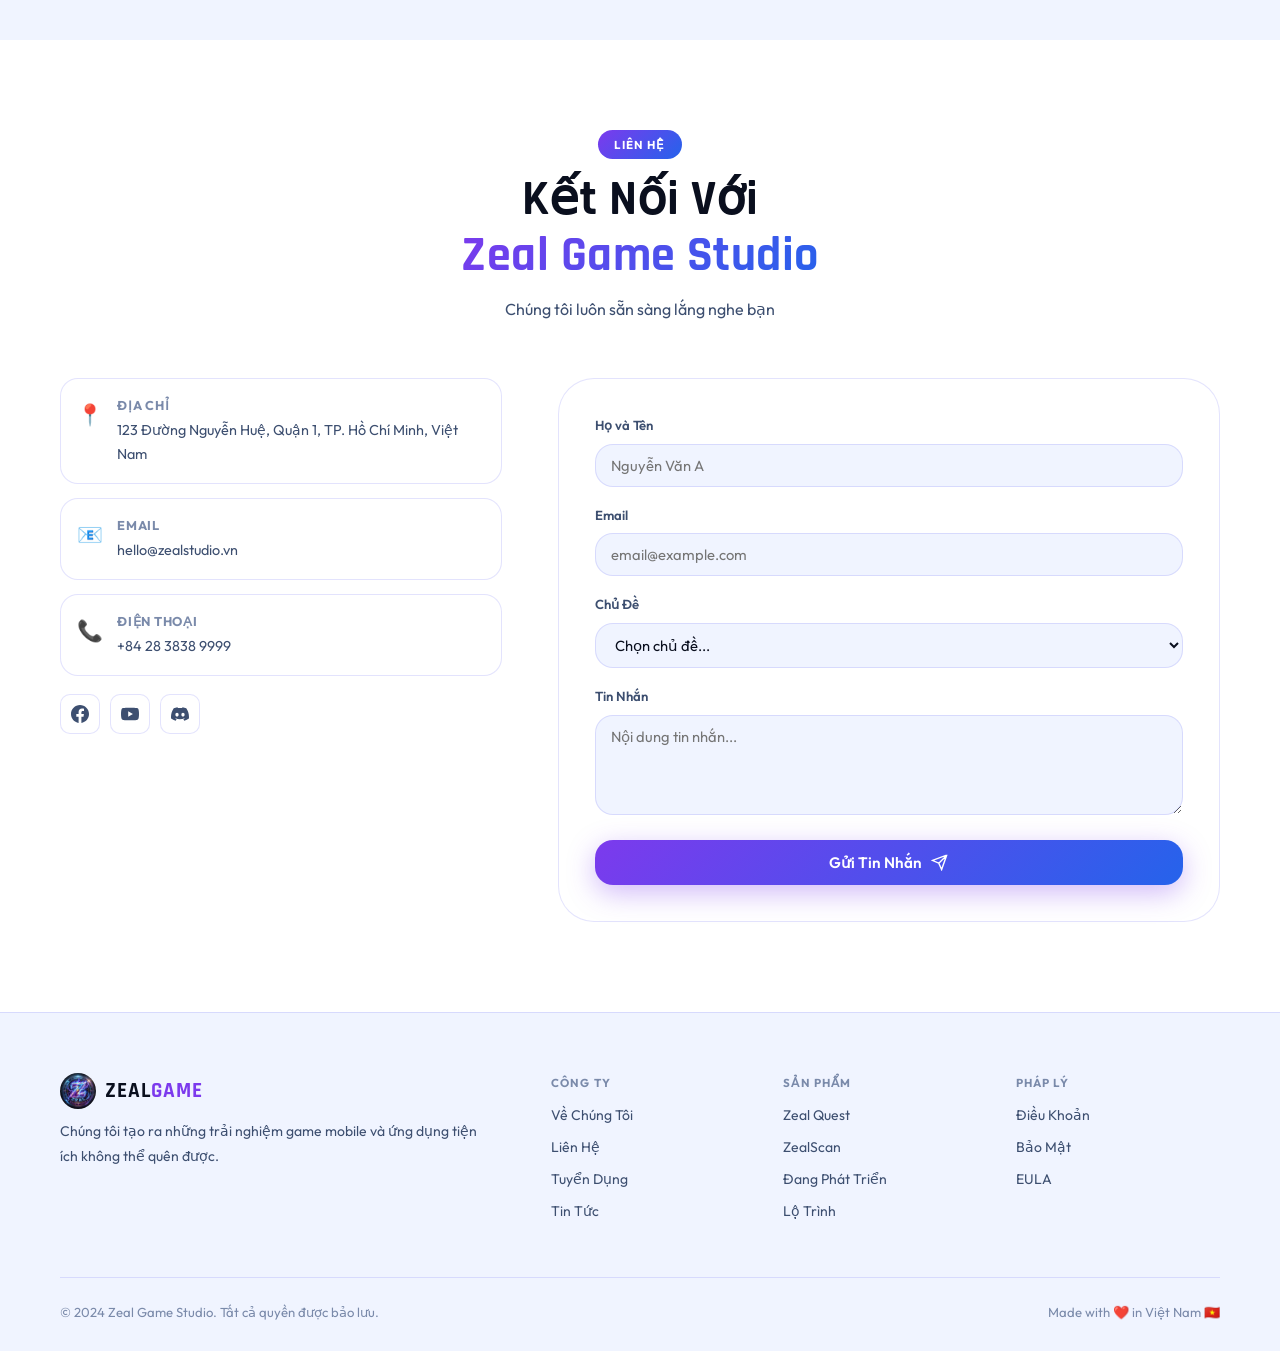
==== commit 65b0908b: "ok" ====
--- a/index.html
+++ b/index.html
@@ -1,263 +1,349 @@
 <!DOCTYPE html>
-<html lang="vi" data-theme="dark">
+<html lang="vi" data-theme="light">
+
 <head>
   <meta charset="UTF-8" />
   <meta name="viewport" content="width=device-width, initial-scale=1.0" />
-  <meta name="description" content="Zeal Game Studio – Studio game mobile hàng đầu Việt Nam. Khám phá Zeal Quest RPG và ZealScan tra cứu giá thẻ Pokémon." />
+  <meta name="description"
+    content="Zeal Game Studio – Studio game mobile hàng đầu Việt Nam. Khám phá Zeal Quest RPG và ZealScan tra cứu giá thẻ Pokémon." />
   <title>Zeal Game Studio – Forge Your Legend</title>
   <link rel="preconnect" href="https://fonts.googleapis.com" />
   <link rel="preconnect" href="https://fonts.gstatic.com" crossorigin />
-  <link href="https://fonts.googleapis.com/css2?family=Outfit:wght@300;400;500;600;700;800;900&family=Rajdhani:wght@500;600;700&display=swap" rel="stylesheet" />
+  <link
+    href="https://fonts.googleapis.com/css2?family=Outfit:wght@300;400;500;600;700;800;900&family=Rajdhani:wght@500;600;700&display=swap"
+    rel="stylesheet" />
   <link rel="stylesheet" href="css/shared.css" />
   <link rel="stylesheet" href="css/index.css" />
 </head>
+
 <body>
 
-<!-- ══ NAVBAR ══════════════════════════════════════════ -->
-<nav class="navbar" id="navbar">
-  <div class="nav-c">
-    <a href="index.html" class="nav-logo">
-      <img src="assets/zeal_logo.png" alt="Zeal Game Studio" class="logo-img" />
-      <span class="logo-txt">ZEAL<span class="logo-acc">GAME</span></span>
-    </a>
-    <ul class="nav-links" id="navLinks">
-      <li><a href="#home"     class="nav-link active" data-k="nav_home">Trang Chủ</a></li>
-      <li><a href="#about"    class="nav-link" data-k="nav_about">Về Chúng Tôi</a></li>
-      <li><a href="#products" class="nav-link" data-k="nav_products">Sản Phẩm</a></li>
-      <li><a href="pages/zeal-quest.html" class="nav-link" data-k="nav_zealquest">Zeal Quest</a></li>
-      <li><a href="pages/zealscan.html" class="nav-link nav-zs" data-k="nav_zealscan">ZealScan</a></li>
-      <li><a href="#contact"  class="nav-link" data-k="nav_contact">Liên Hệ</a></li>
-    </ul>
-    <div class="nav-acts">
-      <div class="lang-tog">
-        <button class="lang-btn on" data-lang="vi">VI</button>
-        <button class="lang-btn"    data-lang="en">EN</button>
-      </div>
-      <button class="theme-tog" id="themeBtn" aria-label="Toggle theme">
-        <span class="t-icon sun">☀️</span>
-        <span class="t-icon moon">🌙</span>
-      </button>
-      <button class="burger" id="burger" aria-label="Menu">
-        <span></span><span></span><span></span>
-      </button>
-    </div>
-  </div>
-</nav>
-
-<!-- ══ HERO ════════════════════════════════════════════ -->
-<section class="hero" id="home">
-  <div class="hero-bg">
-    <img src="assets/hero_bg.png" alt="Hero" loading="eager" />
-    <div class="hero-ov"></div>
-  </div>
-  <div class="hero-ptk" id="ptk"></div>
-  <div class="hero-inner">
-    <div class="hero-badge" data-k="hero_badge">🎮 Studio Game Mobile Hàng Đầu</div>
-    <h1 class="hero-h1">
-      <span data-k="hero_h1_a">FORGE YOUR</span><br/>
-      <span class="grad" data-k="hero_h1_b">LEGEND</span>
-    </h1>
-    <p class="hero-sub" data-k="hero_sub">Zeal Game Studio — nơi những trải nghiệm chơi game đỉnh cao được tạo ra.</p>
-    <div class="hero-ctas">
-      <a href="#products" class="btn btn-p">
-        <span data-k="hero_cta1">Khám Phá Ngay</span>
-        <svg viewBox="0 0 24 24" fill="none" stroke="currentColor" stroke-width="2"><path d="M5 12h14M12 5l7 7-7 7"/></svg>
+  <!-- ══ NAVBAR ══════════════════════════════════════════ -->
+  <nav class="navbar" id="navbar">
+    <div class="nav-c">
+      <a href="index.html" class="nav-logo">
+        <img src="assets/zeal_logo.png" alt="Zeal Game Studio" class="logo-img" />
+        <span class="logo-txt">ZEAL<span class="logo-acc">GAME</span></span>
       </a>
-      <a href="#about" class="btn btn-out" data-k="hero_cta2">Về Chúng Tôi</a>
-    </div>
-    <div class="stats-bar">
-      <div class="stat"><span class="stat-n" data-t="2400000">0</span><span class="stat-l" data-k="stat_players">Người Chơi</span></div>
-      <div class="stat-div"></div>
-      <div class="stat"><span class="stat-n" data-t="150">0</span><span class="stat-l" data-k="stat_countries">Quốc Gia</span></div>
-      <div class="stat-div"></div>
-      <div class="stat"><span class="stat-n" data-t="48">0</span><span class="stat-l" data-k="stat_awards">Giải Thưởng</span></div>
-      <div class="stat-div"></div>
-      <div class="stat"><span class="stat-n" data-t="4.9">0</span><span class="stat-l" data-k="stat_rating">Điểm Đánh Giá</span></div>
-    </div>
-  </div>
-  <div class="scroll-hint">
-    <span data-k="scroll_hint">Cuộn Xuống</span>
-    <div class="scroll-arr"></div>
-  </div>
-</section>
-
-<!-- ══ ABOUT ═══════════════════════════════════════════ -->
-<section class="section" id="about">
-  <div class="container">
-    <div class="about-wrap">
-      <div>
-        <span class="chip" data-k="about_chip">Về Chúng Tôi</span>
-        <h2 class="title"><span data-k="about_t1">Đam Mê Tạo Ra</span><br/><span class="grad" data-k="about_t2">Thế Giới Mới</span></h2>
-        <p class="about-desc" data-k="about_d1">Thành lập năm 2019 tại TP. Hồ Chí Minh, <strong>Zeal Game Studio</strong> là studio game mobile của những người trẻ Việt Nam đầy nhiệt huyết.</p>
-        <p class="about-desc" data-k="about_d2">Với đội ngũ hơn 60 chuyên gia trong lĩnh vực thiết kế, lập trình và âm nhạc, chúng tôi cam kết mang đến những tựa game chất lượng AAA.</p>
-        <div class="pillars">
-          <div class="pillar"><div class="pillar-icon">🎯</div><div><strong data-k="p1_t">Sứ Mệnh</strong><p data-k="p1_d">Đưa sản phẩm Việt lên bản đồ thế giới với chất lượng không nhân nhượng.</p></div></div>
-          <div class="pillar"><div class="pillar-icon">💡</div><div><strong data-k="p2_t">Tầm Nhìn</strong><p data-k="p2_d">Trở thành studio game và app mobile hàng đầu Đông Nam Á vào năm 2027.</p></div></div>
-        </div>
-      </div>
-      <div class="float-cards">
-        <div class="fc fc1"><div class="fc-ico">⚙️</div><div><strong data-k="fc1_t">Game Engine</strong><span>Unity 3D / Unreal</span></div></div>
-        <div class="fc fc2"><div class="fc-ico">🌍</div><div><strong data-k="fc2_t">Phát Hành</strong><span>iOS &amp; Android</span></div></div>
-        <div class="fc fc3"><div class="fc-ico">🏆</div><div><strong data-k="fc3_t">Top Charts</strong><span>#1 Việt Nam</span></div></div>
-        <div class="fc-orb"></div>
-      </div>
-    </div>
-  </div>
-</section>
-
-<!-- ══ PRODUCTS ═════════════════════════════════════════ -->
-<section class="section" id="products" style="background:var(--bg2)">
-  <div class="container">
-    <div class="sec-head">
-      <span class="chip" data-k="prod_chip">Sản Phẩm</span>
-      <h2 class="title"><span data-k="prod_t1">Hai Sản Phẩm,</span><br/><span class="grad" data-k="prod_t2">Một Tiêu Chí Đỉnh Cao</span></h2>
-      <p class="desc" data-k="prod_desc">Từ thế giới game RPG hùng tráng đến công cụ tra cứu thẻ bài chuyên nghiệp.</p>
-    </div>
-    <div class="products-wrap">
-      <!-- Zeal Quest -->
-      <div class="pcard" data-app="Zeal Quest">
-        <div class="pcard-top">
-          <div class="pcard-emoji">⚔️</div>
-          <div class="pcard-shine"></div>
-        </div>
-        <div class="pcard-body">
-          <span class="pbadge" data-k="zq_badge">Mobile RPG</span>
-          <h3 data-k="zq_t">Zeal Quest</h3>
-          <p data-k="zq_desc">Bước vào thế giới Aethoria hùng vĩ — chiến đấu với hàng trăm loài quái vật, thu thập trang bị huyền thoại và viết nên câu chuyện của riêng bạn.</p>
-          <div class="pcard-foot">
-            <div class="ptags">
-              <span class="ptag" data-k="zq_t1">RPG</span>
-              <span class="ptag" data-k="zq_t2">Nhập Vai</span>
-              <span class="ptag" data-k="zq_t3">PvP</span>
-            </div>
-            <a href="pages/zeal-quest.html" class="btn btn-p btn-sm" data-k="zq_cta">Xem Chi Tiết</a>
-          </div>
-        </div>
-      </div>
-      <!-- ZealScan -->
-      <div class="pcard gold" data-app="ZealScan">
-        <div class="pcard-top">
-          <div class="pcard-emoji">🔍</div>
-          <div class="pcard-shine"></div>
-        </div>
-        <div class="pcard-body">
-          <span class="pbadge" data-k="zs_badge">Card Scanner</span>
-          <h3 data-k="zs_t">ZealScan</h3>
-          <p data-k="zs_desc">Quét ảnh bất kỳ thẻ Pokémon TCG hoặc OCG — nhận giá thị trường tức thì từ 10+ sàn giao dịch quốc tế. Quản lý bộ sưu tập thẻ bài chuyên nghiệp.</p>
-          <div class="pcard-foot">
-            <div class="ptags">
-              <span class="ptag" data-k="zs_t1">Pokemon TCG</span>
-              <span class="ptag" data-k="zs_t2">OCG</span>
-              <span class="ptag" data-k="zs_t3">Tra Giá</span>
-            </div>
-            <a href="pages/zealscan.html" class="btn btn-g btn-sm" data-k="zs_cta">Xem Chi Tiết</a>
-          </div>
-        </div>
-      </div>
-    </div>
-  </div>
-</section>
-
-<!-- ══ TEAM ════════════════════════════════════════════ -->
-<section class="section" id="team">
-  <div class="container">
-    <div class="sec-head">
-      <span class="chip" data-k="team_chip">Đội Ngũ</span>
-      <h2 class="title"><span data-k="team_t1">Những Con Người</span><br/><span class="grad" data-k="team_t2">Tạo Ra Huyền Thoại</span></h2>
-    </div>
-    <div class="team-grid">
-      <div class="tcard fade-up" data-d="0"><div class="t-av">NV</div><h4>Nguyễn Văn An</h4><span class="t-role" data-k="role_ceo">Founder &amp; CEO</span><p>10+ năm kinh nghiệm trong ngành game, từng làm việc tại Gameloft và VNG.</p></div>
-      <div class="tcard fade-up" data-d="100"><div class="t-av">TT</div><h4>Trần Thị Bích</h4><span class="t-role" data-k="role_art">Art Director</span><p>Thiên tài về concept art, từng cộng tác tại các studio Nhật Bản và Hàn Quốc.</p></div>
-      <div class="tcard fade-up" data-d="200"><div class="t-av">LM</div><h4>Lê Minh Khoa</h4><span class="t-role" data-k="role_dev">Lead Developer</span><p>Chuyên gia Unity &amp; Unreal, kiến trúc sư hệ thống backend quy mô hàng triệu người dùng.</p></div>
-      <div class="tcard fade-up" data-d="300"><div class="t-av">PH</div><h4>Phạm Hải Yến</h4><span class="t-role" data-k="role_design">Game Designer</span><p>Tốt nghiệp xuất sắc tại DigiPen Singapore, thiên tài thiết kế gameplay.</p></div>
-    </div>
-  </div>
-</section>
-
-<!-- ══ CONTACT ════════════════════════════════════════ -->
-<section class="section" id="contact" style="background:var(--bg2)">
-  <div class="container">
-    <div class="sec-head">
-      <span class="chip" data-k="contact_chip">Liên Hệ</span>
-      <h2 class="title"><span data-k="contact_t1">Kết Nối Với</span><br/><span class="grad" data-k="contact_t2">Zeal Game Studio</span></h2>
-      <p class="desc" data-k="contact_desc">Chúng tôi luôn sẵn sàng lắng nghe bạn</p>
-    </div>
-    <div class="contact-wrap">
-      <div class="contact-info">
-        <div class="ci-item"><div class="ci-icon">📍</div><div><strong data-k="ci_addr">Địa Chỉ</strong><p>123 Đường Nguyễn Huệ, Quận 1, TP. Hồ Chí Minh, Việt Nam</p></div></div>
-        <div class="ci-item"><div class="ci-icon">📧</div><div><strong data-k="ci_email">Email</strong><p>hello@zealstudio.vn</p></div></div>
-        <div class="ci-item"><div class="ci-icon">📞</div><div><strong data-k="ci_phone">Điện Thoại</strong><p>+84 28 3838 9999</p></div></div>
-        <div class="socials">
-          <a href="#" class="soc-btn" aria-label="Facebook"><svg fill="currentColor" viewBox="0 0 24 24"><path d="M24 12.073c0-6.627-5.373-12-12-12s-12 5.373-12 12c0 5.99 4.388 10.954 10.125 11.854v-8.385H7.078v-3.47h3.047V9.43c0-3.007 1.792-4.669 4.533-4.669 1.312 0 2.686.235 2.686.235v2.953H15.83c-1.491 0-1.956.925-1.956 1.874v2.25h3.328l-.532 3.47h-2.796v8.385C19.612 23.027 24 18.062 24 12.073z"/></svg></a>
-          <a href="#" class="soc-btn" aria-label="YouTube"><svg fill="currentColor" viewBox="0 0 24 24"><path d="M23.495 6.205a3.007 3.007 0 00-2.088-2.088c-1.87-.501-9.396-.501-9.396-.501s-7.507-.01-9.396.501A3.007 3.007 0 00.527 6.205a31.247 31.247 0 00-.522 5.805 31.247 31.247 0 00.522 5.783 3.007 3.007 0 002.088 2.088c1.868.502 9.396.502 9.396.502s7.506 0 9.396-.502a3.007 3.007 0 002.088-2.088 31.247 31.247 0 00.5-5.783 31.247 31.247 0 00-.5-5.805zM9.609 15.601V8.408l6.264 3.602z"/></svg></a>
-          <a href="#" class="soc-btn" aria-label="Discord"><svg fill="currentColor" viewBox="0 0 24 24"><path d="M20.317 4.37a19.791 19.791 0 00-4.885-1.515.074.074 0 00-.079.037c-.21.375-.444.864-.608 1.25a18.27 18.27 0 00-5.487 0 12.64 12.64 0 00-.617-1.25.077.077 0 00-.079-.037A19.736 19.736 0 003.677 4.37a.07.07 0 00-.032.027C.533 9.046-.32 13.58.099 18.057.1 18.079.11 18.1.127 18.115a19.9 19.9 0 005.993 3.03.078.078 0 00.084-.028 14.09 14.09 0 001.226-1.994.076.076 0 00-.041-.106 13.107 13.107 0 01-1.872-.892.077.077 0 01-.008-.128 10.2 10.2 0 00.372-.292.074.074 0 01.077-.01c3.928 1.793 8.18 1.793 12.062 0a.074.074 0 01.078.01c.12.098.246.198.373.292a.077.077 0 01-.006.127 12.299 12.299 0 01-1.873.892.077.077 0 00-.041.107c.36.698.772 1.362 1.225 1.993a.076.076 0 00.084.028 19.839 19.839 0 006.002-3.03.077.077 0 00.032-.054c.5-5.177-.838-9.674-3.549-13.66a.061.061 0 00-.031-.03zM8.02 15.33c-1.183 0-2.157-1.085-2.157-2.419 0-1.333.956-2.419 2.157-2.419 1.21 0 2.176 1.096 2.157 2.42 0 1.333-.956 2.418-2.157 2.418zm7.975 0c-1.183 0-2.157-1.085-2.157-2.419 0-1.333.955-2.419 2.157-2.419 1.21 0 2.176 1.096 2.157 2.42 0 1.333-.946 2.418-2.157 2.418z"/></svg></a>
-        </div>
-      </div>
-      <form class="cf" id="contactForm">
-        <div class="cf-field"><label data-k="f_name">Họ và Tên</label><input type="text" data-kph="f_name_ph" placeholder="Nguyễn Văn A" required /></div>
-        <div class="cf-field"><label data-k="f_email">Email</label><input type="email" data-kph="f_email_ph" placeholder="email@example.com" required /></div>
-        <div class="cf-field">
-          <label data-k="f_subj">Chủ Đề</label>
-          <select>
-            <option data-k="f_subj_ph">Chọn chủ đề...</option>
-            <option data-k="f_o1">Hợp Tác</option>
-            <option data-k="f_o2">Truyền Thông / Báo Chí</option>
-            <option data-k="f_o3">Hỗ Trợ Game</option>
-            <option data-k="f_o4">ZealScan Support</option>
-            <option data-k="f_o5">Tuyển Dụng</option>
-            <option data-k="f_o6">Khác</option>
-          </select>
-        </div>
-        <div class="cf-field"><label data-k="f_msg">Tin Nhắn</label><textarea rows="4" data-kph="f_msg_ph" placeholder="Nội dung tin nhắn..." required></textarea></div>
-        <button type="submit" class="btn btn-p" id="submitBtn" style="width:100%;justify-content:center">
-          <span data-k="f_submit">Gửi Tin Nhắn</span>
-          <svg viewBox="0 0 24 24" fill="none" stroke="currentColor" stroke-width="2" width="17" height="17"><path d="M22 2L11 13M22 2L15 22l-4-9-9-4 19-7z"/></svg>
+      <ul class="nav-links" id="navLinks">
+        <li><a href="#home" class="nav-link active" data-k="nav_home">Trang Chủ</a></li>
+        <li><a href="#about" class="nav-link" data-k="nav_about">Về Chúng Tôi</a></li>
+        <li><a href="#products" class="nav-link" data-k="nav_products">Sản Phẩm</a></li>
+        <li><a href="pages/zeal-quest.html" class="nav-link" data-k="nav_zealquest">Zeal Quest</a></li>
+        <li><a href="pages/zealscan.html" class="nav-link nav-zs" data-k="nav_zealscan">ZealScan</a></li>
+        <li><a href="#contact" class="nav-link" data-k="nav_contact">Liên Hệ</a></li>
+      </ul>
+      <div class="nav-acts">
+        <div class="lang-tog">
+          <button class="lang-btn on" data-lang="vi">VI</button>
+          <button class="lang-btn" data-lang="en">EN</button>
+        </div>
+        <button class="theme-tog" id="themeBtn" aria-label="Toggle theme">
+          <span class="t-icon sun">☀️</span>
+          <span class="t-icon moon">🌙</span>
         </button>
-      </form>
-    </div>
-  </div>
-</section>
-
-<!-- ══ FOOTER ════════════════════════════════════════ -->
-<footer class="footer">
-  <div class="container">
-    <div class="footer-grid">
-      <div class="footer-brand">
-        <div class="nav-logo"><img src="assets/zeal_logo.png" alt="" class="logo-img"/><span class="logo-txt">ZEAL<span class="logo-acc">GAME</span></span></div>
-        <p data-k="footer_desc">Chúng tôi tạo ra những trải nghiệm game mobile không thể quên được. Từ Việt Nam, cho thế giới.</p>
-      </div>
-      <div class="footer-cols">
-        <div class="fcol">
-          <h5 data-k="fc_co">Công Ty</h5>
-          <a href="#about" data-k="f_about">Về Chúng Tôi</a>
-          <a href="#contact" data-k="f_contact">Liên Hệ</a>
-          <a href="#" data-k="f_careers">Tuyển Dụng</a>
-          <a href="#" data-k="f_news">Tin Tức</a>
-        </div>
-        <div class="fcol">
-          <h5 data-k="fc_prod">Sản Phẩm</h5>
-          <a href="pages/zeal-quest.html" data-k="nav_zealquest">Zeal Quest</a>
-          <a href="pages/zealscan.html" data-k="nav_zealscan">ZealScan</a>
-          <a href="#" data-k="f_indev">Đang Phát Triển</a>
-          <a href="#" data-k="f_road">Lộ Trình</a>
-        </div>
-        <div class="fcol">
-          <h5 data-k="fc_legal">Pháp Lý</h5>
-          <a href="#" data-k="f_terms">Điều Khoản</a>
-          <a href="#" data-k="f_privacy">Bảo Mật</a>
-          <a href="#" data-k="f_eula">EULA</a>
-        </div>
-      </div>
-    </div>
-    <div class="footer-btm">
-      <span data-k="footer_cr">© 2024 Zeal Game Studio. Tất cả quyền được bảo lưu.</span>
-      <span data-k="footer_made">Made with ❤️ in Việt Nam 🇻🇳</span>
-    </div>
-  </div>
-</footer>
-
-<div class="toast" id="toast"><span class="t-icon"></span><span class="toast-msg" id="toastMsg"></span></div>
-
-<script src="js/shared.js"></script>
+        <button class="burger" id="burger" aria-label="Menu">
+          <span></span><span></span><span></span>
+        </button>
+      </div>
+    </div>
+  </nav>
+
+  <!-- ══ HERO ════════════════════════════════════════════ -->
+  <section class="hero" id="home">
+    <div class="hero-bg">
+      <img src="assets/hero_bg.png" alt="Hero" loading="eager" />
+      <div class="hero-ov"></div>
+    </div>
+    <div class="hero-ptk" id="ptk"></div>
+    <div class="hero-inner">
+      <div class="hero-badge" data-k="hero_badge">🎮 Studio Game Mobile Hàng Đầu</div>
+      <h1 class="hero-h1">
+        <span data-k="hero_h1_a">FORGE YOUR</span><br />
+        <span class="grad" data-k="hero_h1_b">LEGEND</span>
+      </h1>
+      <p class="hero-sub" data-k="hero_sub">Zeal Game Studio — nơi những trải nghiệm chơi game đỉnh cao được tạo ra.</p>
+      <div class="hero-ctas">
+        <a href="#products" class="btn btn-p">
+          <span data-k="hero_cta1">Khám Phá Ngay</span>
+          <svg viewBox="0 0 24 24" fill="none" stroke="currentColor" stroke-width="2">
+            <path d="M5 12h14M12 5l7 7-7 7" />
+          </svg>
+        </a>
+        <a href="#about" class="btn btn-out" data-k="hero_cta2">Về Chúng Tôi</a>
+      </div>
+      <div class="stats-bar">
+        <div class="stat"><span class="stat-n" data-t="2400000">0</span><span class="stat-l" data-k="stat_players">Người
+            Chơi</span></div>
+        <div class="stat-div"></div>
+        <div class="stat"><span class="stat-n" data-t="150">0</span><span class="stat-l" data-k="stat_countries">Quốc
+            Gia</span></div>
+        <div class="stat-div"></div>
+        <div class="stat"><span class="stat-n" data-t="48">0</span><span class="stat-l" data-k="stat_awards">Giải
+            Thưởng</span></div>
+        <div class="stat-div"></div>
+        <div class="stat"><span class="stat-n" data-t="4.9">0</span><span class="stat-l" data-k="stat_rating">Điểm Đánh
+            Giá</span></div>
+      </div>
+    </div>
+    <div class="scroll-hint">
+      <span data-k="scroll_hint">Cuộn Xuống</span>
+      <div class="scroll-arr"></div>
+    </div>
+  </section>
+
+  <!-- ══ ABOUT ═══════════════════════════════════════════ -->
+  <section class="section" id="about">
+    <div class="container">
+      <div class="about-wrap">
+        <div>
+          <span class="chip" data-k="about_chip">Về Chúng Tôi</span>
+          <h2 class="title"><span data-k="about_t1">Đam Mê Tạo Ra</span><br /><span class="grad" data-k="about_t2">Thế
+              Giới Mới</span></h2>
+          <p class="about-desc" data-k="about_d1">Thành lập năm 2019 tại TP. Hồ Chí Minh, <strong>Zeal Game
+              Studio</strong> là studio game mobile của những người trẻ Việt Nam đầy nhiệt huyết.</p>
+          <p class="about-desc" data-k="about_d2">Với đội ngũ hơn 60 chuyên gia trong lĩnh vực thiết kế, lập trình và âm
+            nhạc, chúng tôi cam kết mang đến những tựa game chất lượng AAA.</p>
+          <div class="pillars">
+            <div class="pillar">
+              <div class="pillar-icon">🎯</div>
+              <div><strong data-k="p1_t">Sứ Mệnh</strong>
+                <p data-k="p1_d">Đưa sản phẩm Việt lên bản đồ thế giới với chất lượng không nhân nhượng.</p>
+              </div>
+            </div>
+            <div class="pillar">
+              <div class="pillar-icon">💡</div>
+              <div><strong data-k="p2_t">Tầm Nhìn</strong>
+                <p data-k="p2_d">Trở thành studio game và app mobile hàng đầu Đông Nam Á vào năm 2027.</p>
+              </div>
+            </div>
+          </div>
+        </div>
+        <div class="float-cards">
+          <div class="fc fc1">
+            <div class="fc-ico">⚙️</div>
+            <div><strong data-k="fc1_t">Game Engine</strong><span>Unity 3D / Unreal</span></div>
+          </div>
+          <div class="fc fc2">
+            <div class="fc-ico">🌍</div>
+            <div><strong data-k="fc2_t">Phát Hành</strong><span>iOS &amp; Android</span></div>
+          </div>
+          <div class="fc fc3">
+            <div class="fc-ico">🏆</div>
+            <div><strong data-k="fc3_t">Top Charts</strong><span>#1 Việt Nam</span></div>
+          </div>
+          <div class="fc-orb"></div>
+        </div>
+      </div>
+    </div>
+  </section>
+
+  <!-- ══ PRODUCTS ═════════════════════════════════════════ -->
+  <section class="section" id="products" style="background:var(--bg2)">
+    <div class="container">
+      <div class="sec-head">
+        <span class="chip" data-k="prod_chip">Sản Phẩm</span>
+        <h2 class="title"><span data-k="prod_t1">Hai Sản Phẩm,</span><br /><span class="grad" data-k="prod_t2">Một Tiêu
+            Chí Đỉnh Cao</span></h2>
+        <p class="desc" data-k="prod_desc">Từ thế giới game RPG hùng tráng đến công cụ tra cứu thẻ bài chuyên nghiệp.
+        </p>
+      </div>
+      <div class="products-wrap">
+        <!-- Zeal Quest -->
+        <div class="pcard" data-app="Zeal Quest">
+          <div class="pcard-top">
+            <div class="pcard-emoji">⚔️</div>
+            <div class="pcard-shine"></div>
+          </div>
+          <div class="pcard-body">
+            <span class="pbadge" data-k="zq_badge">Mobile RPG</span>
+            <h3 data-k="zq_t">Zeal Quest</h3>
+            <p data-k="zq_desc">Bước vào thế giới Aethoria hùng vĩ — chiến đấu với hàng trăm loài quái vật, thu thập
+              trang bị huyền thoại và viết nên câu chuyện của riêng bạn.</p>
+            <div class="pcard-foot">
+              <div class="ptags">
+                <span class="ptag" data-k="zq_t1">RPG</span>
+                <span class="ptag" data-k="zq_t2">Nhập Vai</span>
+                <span class="ptag" data-k="zq_t3">PvP</span>
+              </div>
+              <a href="pages/zeal-quest.html" class="btn btn-p btn-sm" data-k="zq_cta">Xem Chi Tiết</a>
+            </div>
+          </div>
+        </div>
+        <!-- ZealScan -->
+        <div class="pcard gold" data-app="ZealScan">
+          <div class="pcard-top">
+            <div class="pcard-emoji">🔍</div>
+            <div class="pcard-shine"></div>
+          </div>
+          <div class="pcard-body">
+            <span class="pbadge" data-k="zs_badge">Card Scanner</span>
+            <h3 data-k="zs_t">ZealScan</h3>
+            <p data-k="zs_desc">Quét ảnh bất kỳ thẻ Pokémon TCG hoặc OCG — nhận giá thị trường tức thì từ 10+ sàn giao
+              dịch quốc tế. Quản lý bộ sưu tập thẻ bài chuyên nghiệp.</p>
+            <div class="pcard-foot">
+              <div class="ptags">
+                <span class="ptag" data-k="zs_t1">Pokemon TCG</span>
+                <span class="ptag" data-k="zs_t2">OCG</span>
+                <span class="ptag" data-k="zs_t3">Tra Giá</span>
+              </div>
+              <a href="pages/zealscan.html" class="btn btn-g btn-sm" data-k="zs_cta">Xem Chi Tiết</a>
+            </div>
+          </div>
+        </div>
+      </div>
+    </div>
+  </section>
+
+  <!-- ══ TEAM ════════════════════════════════════════════ -->
+  <section class="section" id="team">
+    <div class="container">
+      <div class="sec-head">
+        <span class="chip" data-k="team_chip">Đội Ngũ</span>
+        <h2 class="title"><span data-k="team_t1">Những Con Người</span><br /><span class="grad" data-k="team_t2">Tạo Ra
+            Huyền Thoại</span></h2>
+      </div>
+      <div class="team-grid">
+        <div class="tcard fade-up" data-d="0">
+          <div class="t-av">NV</div>
+          <h4>Nguyễn Văn An</h4><span class="t-role" data-k="role_ceo">Founder &amp; CEO</span>
+          <p>10+ năm kinh nghiệm trong ngành game, từng làm việc tại Gameloft và VNG.</p>
+        </div>
+        <div class="tcard fade-up" data-d="100">
+          <div class="t-av">TT</div>
+          <h4>Trần Thị Bích</h4><span class="t-role" data-k="role_art">Art Director</span>
+          <p>Thiên tài về concept art, từng cộng tác tại các studio Nhật Bản và Hàn Quốc.</p>
+        </div>
+        <div class="tcard fade-up" data-d="200">
+          <div class="t-av">LM</div>
+          <h4>Lê Minh Khoa</h4><span class="t-role" data-k="role_dev">Lead Developer</span>
+          <p>Chuyên gia Unity &amp; Unreal, kiến trúc sư hệ thống backend quy mô hàng triệu người dùng.</p>
+        </div>
+        <div class="tcard fade-up" data-d="300">
+          <div class="t-av">PH</div>
+          <h4>Phạm Hải Yến</h4><span class="t-role" data-k="role_design">Game Designer</span>
+          <p>Tốt nghiệp xuất sắc tại DigiPen Singapore, thiên tài thiết kế gameplay.</p>
+        </div>
+      </div>
+    </div>
+  </section>
+
+  <!-- ══ CONTACT ════════════════════════════════════════ -->
+  <section class="section" id="contact" style="background:var(--bg2)">
+    <div class="container">
+      <div class="sec-head">
+        <span class="chip" data-k="contact_chip">Liên Hệ</span>
+        <h2 class="title"><span data-k="contact_t1">Kết Nối Với</span><br /><span class="grad" data-k="contact_t2">Zeal
+            Game Studio</span></h2>
+        <p class="desc" data-k="contact_desc">Chúng tôi luôn sẵn sàng lắng nghe bạn</p>
+      </div>
+      <div class="contact-wrap">
+        <div class="contact-info">
+          <div class="ci-item">
+            <div class="ci-icon">📍</div>
+            <div><strong data-k="ci_addr">Địa Chỉ</strong>
+              <p>123 Đường Nguyễn Huệ, Quận 1, TP. Hồ Chí Minh, Việt Nam</p>
+            </div>
+          </div>
+          <div class="ci-item">
+            <div class="ci-icon">📧</div>
+            <div><strong data-k="ci_email">Email</strong>
+              <p>hello@zealstudio.vn</p>
+            </div>
+          </div>
+          <div class="ci-item">
+            <div class="ci-icon">📞</div>
+            <div><strong data-k="ci_phone">Điện Thoại</strong>
+              <p>+84 28 3838 9999</p>
+            </div>
+          </div>
+          <div class="socials">
+            <a href="#" class="soc-btn" aria-label="Facebook"><svg fill="currentColor" viewBox="0 0 24 24">
+                <path
+                  d="M24 12.073c0-6.627-5.373-12-12-12s-12 5.373-12 12c0 5.99 4.388 10.954 10.125 11.854v-8.385H7.078v-3.47h3.047V9.43c0-3.007 1.792-4.669 4.533-4.669 1.312 0 2.686.235 2.686.235v2.953H15.83c-1.491 0-1.956.925-1.956 1.874v2.25h3.328l-.532 3.47h-2.796v8.385C19.612 23.027 24 18.062 24 12.073z" />
+              </svg></a>
+            <a href="#" class="soc-btn" aria-label="YouTube"><svg fill="currentColor" viewBox="0 0 24 24">
+                <path
+                  d="M23.495 6.205a3.007 3.007 0 00-2.088-2.088c-1.87-.501-9.396-.501-9.396-.501s-7.507-.01-9.396.501A3.007 3.007 0 00.527 6.205a31.247 31.247 0 00-.522 5.805 31.247 31.247 0 00.522 5.783 3.007 3.007 0 002.088 2.088c1.868.502 9.396.502 9.396.502s7.506 0 9.396-.502a3.007 3.007 0 002.088-2.088 31.247 31.247 0 00.5-5.783 31.247 31.247 0 00-.5-5.805zM9.609 15.601V8.408l6.264 3.602z" />
+              </svg></a>
+            <a href="#" class="soc-btn" aria-label="Discord"><svg fill="currentColor" viewBox="0 0 24 24">
+                <path
+                  d="M20.317 4.37a19.791 19.791 0 00-4.885-1.515.074.074 0 00-.079.037c-.21.375-.444.864-.608 1.25a18.27 18.27 0 00-5.487 0 12.64 12.64 0 00-.617-1.25.077.077 0 00-.079-.037A19.736 19.736 0 003.677 4.37a.07.07 0 00-.032.027C.533 9.046-.32 13.58.099 18.057.1 18.079.11 18.1.127 18.115a19.9 19.9 0 005.993 3.03.078.078 0 00.084-.028 14.09 14.09 0 001.226-1.994.076.076 0 00-.041-.106 13.107 13.107 0 01-1.872-.892.077.077 0 01-.008-.128 10.2 10.2 0 00.372-.292.074.074 0 01.077-.01c3.928 1.793 8.18 1.793 12.062 0a.074.074 0 01.078.01c.12.098.246.198.373.292a.077.077 0 01-.006.127 12.299 12.299 0 01-1.873.892.077.077 0 00-.041.107c.36.698.772 1.362 1.225 1.993a.076.076 0 00.084.028 19.839 19.839 0 006.002-3.03.077.077 0 00.032-.054c.5-5.177-.838-9.674-3.549-13.66a.061.061 0 00-.031-.03zM8.02 15.33c-1.183 0-2.157-1.085-2.157-2.419 0-1.333.956-2.419 2.157-2.419 1.21 0 2.176 1.096 2.157 2.42 0 1.333-.956 2.418-2.157 2.418zm7.975 0c-1.183 0-2.157-1.085-2.157-2.419 0-1.333.955-2.419 2.157-2.419 1.21 0 2.176 1.096 2.157 2.42 0 1.333-.946 2.418-2.157 2.418z" />
+              </svg></a>
+          </div>
+        </div>
+        <form class="cf" id="contactForm">
+          <div class="cf-field"><label data-k="f_name">Họ và Tên</label><input type="text" data-kph="f_name_ph"
+              placeholder="Nguyễn Văn A" required /></div>
+          <div class="cf-field"><label data-k="f_email">Email</label><input type="email" data-kph="f_email_ph"
+              placeholder="email@example.com" required /></div>
+          <div class="cf-field">
+            <label data-k="f_subj">Chủ Đề</label>
+            <select>
+              <option data-k="f_subj_ph">Chọn chủ đề...</option>
+              <option data-k="f_o1">Hợp Tác</option>
+              <option data-k="f_o2">Truyền Thông / Báo Chí</option>
+              <option data-k="f_o3">Hỗ Trợ Game</option>
+              <option data-k="f_o4">ZealScan Support</option>
+              <option data-k="f_o5">Tuyển Dụng</option>
+              <option data-k="f_o6">Khác</option>
+            </select>
+          </div>
+          <div class="cf-field"><label data-k="f_msg">Tin Nhắn</label><textarea rows="4" data-kph="f_msg_ph"
+              placeholder="Nội dung tin nhắn..." required></textarea></div>
+          <button type="submit" class="btn btn-p" id="submitBtn" style="width:100%;justify-content:center">
+            <span data-k="f_submit">Gửi Tin Nhắn</span>
+            <svg viewBox="0 0 24 24" fill="none" stroke="currentColor" stroke-width="2" width="17" height="17">
+              <path d="M22 2L11 13M22 2L15 22l-4-9-9-4 19-7z" />
+            </svg>
+          </button>
+        </form>
+      </div>
+    </div>
+  </section>
+
+  <!-- ══ FOOTER ════════════════════════════════════════ -->
+  <footer class="footer">
+    <div class="container">
+      <div class="footer-grid">
+        <div class="footer-brand">
+          <div class="nav-logo"><img src="assets/zeal_logo.png" alt="" class="logo-img" /><span
+              class="logo-txt">ZEAL<span class="logo-acc">GAME</span></span></div>
+          <p data-k="footer_desc">Chúng tôi tạo ra những trải nghiệm game mobile không thể quên được.</p>
+        </div>
+        <div class="footer-cols">
+          <div class="fcol">
+            <h5 data-k="fc_co">Công Ty</h5>
+            <a href="#about" data-k="f_about">Về Chúng Tôi</a>
+            <a href="#contact" data-k="f_contact">Liên Hệ</a>
+            <a href="#" data-k="f_careers">Tuyển Dụng</a>
+            <a href="#" data-k="f_news">Tin Tức</a>
+          </div>
+          <div class="fcol">
+            <h5 data-k="fc_prod">Sản Phẩm</h5>
+            <a href="pages/zeal-quest.html" data-k="nav_zealquest">Zeal Quest</a>
+            <a href="pages/zealscan.html" data-k="nav_zealscan">ZealScan</a>
+            <a href="#" data-k="f_indev">Đang Phát Triển</a>
+            <a href="#" data-k="f_road">Lộ Trình</a>
+          </div>
+          <div class="fcol">
+            <h5 data-k="fc_legal">Pháp Lý</h5>
+            <a href="#" data-k="f_terms">Điều Khoản</a>
+            <a href="#" data-k="f_privacy">Bảo Mật</a>
+            <a href="#" data-k="f_eula">EULA</a>
+          </div>
+        </div>
+      </div>
+      <div class="footer-btm">
+        <span data-k="footer_cr">© 2024 Zeal Game Studio. Tất cả quyền được bảo lưu.</span>
+        <span data-k="footer_made">Made with ❤️ in Việt Nam 🇻🇳</span>
+      </div>
+    </div>
+  </footer>
+
+  <div class="toast" id="toast"><span class="t-icon"></span><span class="toast-msg" id="toastMsg"></span></div>
+
+  <script src="js/shared.js"></script>
 </body>
-</html>
+
+</html>
